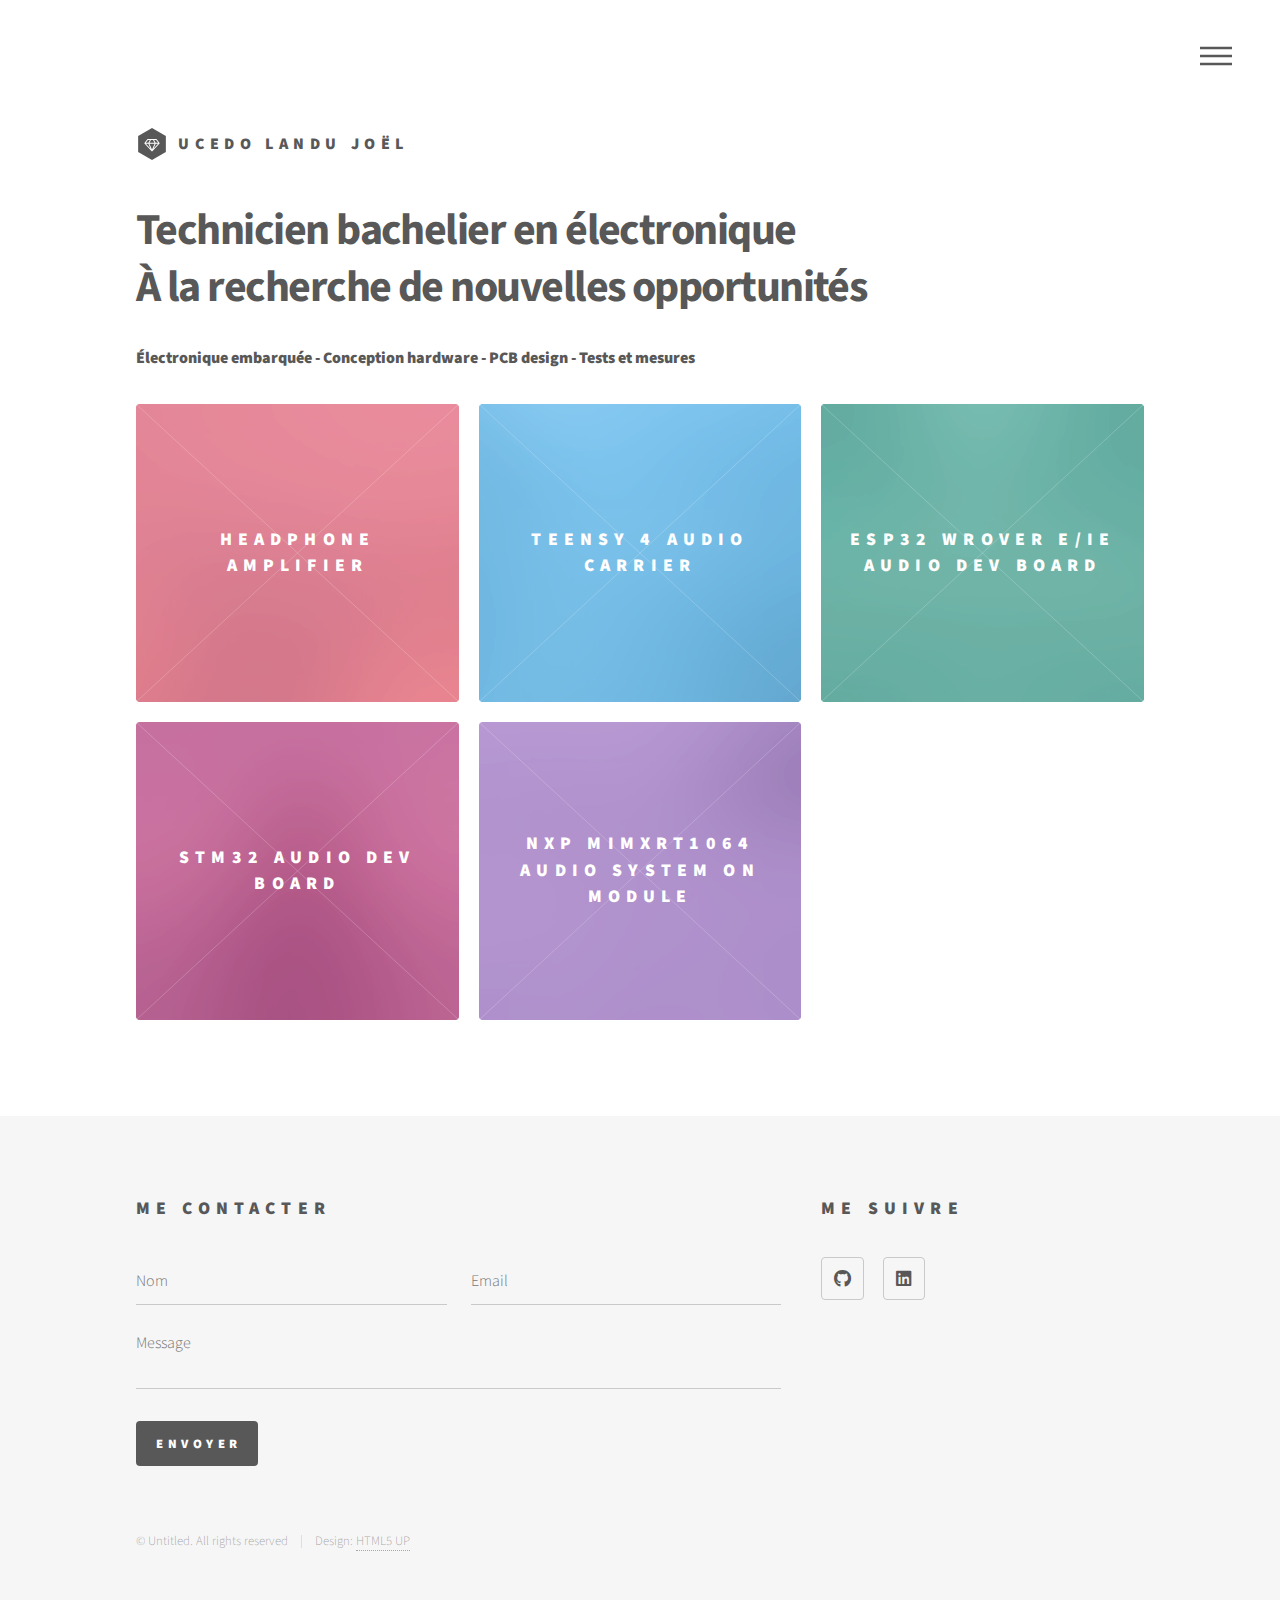
==== index.html @ edaddf65 "changes" ====
<!DOCTYPE HTML>
<!--
	Phantom by HTML5 UP
	html5up.net | @ajlkn
	Free for personal and commercial use under the CCA 3.0 license (html5up.net/license)
-->
<html>
	<head>
		<title>Ucedo Joël Portfolio</title>
		<meta charset="utf-8" />
		<meta name="viewport" content="width=device-width, initial-scale=1, user-scalable=no" />
		<link rel="stylesheet" href="assets/css/main.css" />
		<noscript><link rel="stylesheet" href="assets/css/noscript.css" /></noscript>
	</head>
	<body class="is-preload">
		<!-- Wrapper -->
			<div id="wrapper">

				<!-- Header -->
					<header id="header">
						<div class="inner">

							<!-- Logo -->
								<a href="index.html" class="logo">
									<span class="symbol"><img src="images/logo.svg" alt="" /></span><span class="title">UCEDO LANDU JOËL</span>
								</a>

							<!-- Nav -->
								<nav>
									<ul>
										<li><a href="#menu">Menu</a></li>
									</ul>
								</nav>

						</div>
					</header>

				<!-- Menu -->
					<nav id="menu">
						<h2>Menu</h2>
						<ul>
							<li><a href="index.html">Accueil</a></li>
							<li><a href="aboutme.html">À propos de moi</a></li>
							<li><a href="workexp.html">Expériences professionnelles</a></li>
							<li><a href="diplomas.html">Diplômes et formations</a></li>
							<li><a href="competences.html">Compétences</a></li>
							<li><a href="cv.html">Curriculum vitae</a></li>
						</ul>
					</nav>

				<!-- Main -->
					<div id="main">
						<div class="inner">
							<header>
								<h1>Technicien bachelier en électronique
								<br/>À la recherche de nouvelles opportunités</h1>
								<p><B>Électronique embarquée - Conception hardware - PCB design - Tests et mesures</B></p>
							</header>
							<section class="tiles">
								<article class="style1">
									<span class="image">
										<img src="images/pic01.jpg" alt="" />
									</span>
									<a href="hpamp1.html">
										<h2>Headphone amplifier</h2>
									</a>
								</article>
								<article class="style2">
									<span class="image">
										<img src="images/pic02.jpg" alt="" />
									</span>
									<a href="t4audiocarrier.html">
										<h2>Teensy 4 audio carrier</h2>
									</a>
								</article>
								<article class="style3">
									<span class="image">
										<img src="images/pic03.jpg" alt="" />
									</span>
									<a href="wroversom.html">
										<h2>ESP32 Wrover E/IE audio dev board</h2>
									</a>
								</article>
								<article class="style4">
									<span class="image">
										<img src="images/pic04.jpg" alt="" />
									</span>
									<a href="stm32som.html">
										<h2>STM32 audio dev board</h2>
									</a>
								</article>
								<article class="style5">
									<span class="image">
										<img src="images/pic05.jpg" alt="" />
									</span>
									<a href="rt1064som.html">
										<h2>NXP MIMXRT1064 audio system on module</h2>
									</a>
								</article>
							</section>
						</div>
					</div>

				<!-- Footer -->
					<footer id="footer">
						<div class="inner">
							<section>
								<h2>Me contacter</h2>
								<form action="mailto:j.ucedo88@gmail.com"method="post" action="#">
									<div class="fields">
										<div class="field half">
											<input type="text" name="name" id="name" placeholder="Nom" />
										</div>
										<div class="field half">
											<input type="email" name="email" id="email" placeholder="Email" />
										</div>
										<div class="field">
											<textarea name="message" id="message" placeholder="Message"></textarea>
										</div>
									</div>
									<ul class="actions">
										<li><input type="submit" value="Envoyer" class="primary" /></li>
									</ul>
								</form>
							</section>
							<section>
								<h2>Me suivre</h2>
								<ul class="icons">
									<li><a href="#" class="icon brands style2 fa-github"><span class="label">GitHub</span></a></li>
									<li><a href="#" class="icon brands style2 fa-linkedin"><span class="label">LinkedIn</span></a></li>
								</ul>
							</section>
							<ul class="copyright">
								<li>&copy; Untitled. All rights reserved</li><li>Design: <a href="http://html5up.net">HTML5 UP</a></li>
							</ul>
						</div>
					</footer>

			</div>

		<!-- Scripts -->
			<script src="assets/js/jquery.min.js"></script>
			<script src="assets/js/browser.min.js"></script>
			<script src="assets/js/breakpoints.min.js"></script>
			<script src="assets/js/util.js"></script>
			<script src="assets/js/main.js"></script>

	</body>
</html>
---- assets/css/main.css ----
@import url(fontawesome-all.min.css);
@import url("https://fonts.googleapis.com/css?family=Source+Sans+Pro:300,700,900");

/*
	Phantom by HTML5 UP
	html5up.net | @ajlkn
	Free for personal and commercial use under the CCA 3.0 license (html5up.net/license)
*/

html, body, div, span, applet, object,
iframe, h1, h2, h3, h4, h5, h6, p, blockquote,
pre, a, abbr, acronym, address, big, cite,
code, del, dfn, em, img, ins, kbd, q, s, samp,
small, strike, strong, sub, sup, tt, var, b,
u, i, center, dl, dt, dd, ol, ul, li, fieldset,
form, label, legend, table, caption, tbody,
tfoot, thead, tr, th, td, article, aside,
canvas, details, embed, figure, figcaption,
footer, header, hgroup, menu, nav, output, ruby,
section, summary, time, mark, audio, video {
	margin: 0;
	padding: 0;
	border: 0;
	font-size: 100%;
	font: inherit;
	vertical-align: baseline;}

article, aside, details, figcaption, figure,
footer, header, hgroup, menu, nav, section {
	display: block;}

body {
	line-height: 1;
}

ol, ul {
	list-style: none;
}

blockquote, q {
	quotes: none;
}

	blockquote:before, blockquote:after, q:before, q:after {
		content: '';
		content: none;
	}

table {
	border-collapse: collapse;
	border-spacing: 0;
}

body {
	-webkit-text-size-adjust: none;
}

mark {
	background-color: transparent;
	color: inherit;
}

input::-moz-focus-inner {
	border: 0;
	padding: 0;
}

input, select, textarea {
	-moz-appearance: none;
	-webkit-appearance: none;
	-ms-appearance: none;
	appearance: none;
}

/* Basic */

	@-ms-viewport {
		width: device-width;
	}

	body {
		-ms-overflow-style: scrollbar;
	}

	@media screen and (max-width: 480px) {

		html, body {
			min-width: 320px;
		}

	}

	html {
		box-sizing: border-box;
	}

	*, *:before, *:after {
		box-sizing: inherit;
	}

	body {
		background: #ffffff;
	}

		body.is-preload *, body.is-preload *:before, body.is-preload *:after {
			-moz-animation: none !important;
			-webkit-animation: none !important;
			-ms-animation: none !important;
			animation: none !important;
			-moz-transition: none !important;
			-webkit-transition: none !important;
			-ms-transition: none !important;
			transition: none !important;
		}

/* Type */

	body, input, select, textarea {
		color: #585858;
		font-family: "Source Sans Pro", Helvetica, sans-serif;
		font-size: 16pt;
		font-weight: 300;
		line-height: 1.75;
	}

		@media screen and (max-width: 1680px) {

			body, input, select, textarea {
				font-size: 14pt;
			}

		}

		@media screen and (max-width: 1280px) {

			body, input, select, textarea {
				font-size: 12pt;
			}

		}

	a {
		-moz-transition: border-bottom-color 0.2s ease, color 0.2s ease;
		-webkit-transition: border-bottom-color 0.2s ease, color 0.2s ease;
		-ms-transition: border-bottom-color 0.2s ease, color 0.2s ease;
		transition: border-bottom-color 0.2s ease, color 0.2s ease;
		text-decoration: none;
		color: #585858;
		border-bottom: dotted 1px rgba(88, 88, 88, 0.5);
	}

		a:hover {
			border-bottom-color: transparent;
			color: #f2849e !important;
		}

	strong, b {
		font-weight: 900;
	}

	em, i {
		font-style: italic;
	}

	p {
		margin: 0 0 2em 0;
	}

	h1 {
		font-size: 2.75em;
		font-weight: 700;
		line-height: 1.3;
		margin: 0 0 1em 0;
		letter-spacing: -0.035em;
	}

		h1 a {
			color: inherit;
		}

		@media screen and (max-width: 736px) {

			h1 {
				font-size: 2em;
				margin: 0 0 1em 0;
			}

		}

		@media screen and (max-width: 360px) {

			h1 {
				font-size: 1.75em;
			}

		}

	h2, h3, h4, h5, h6 {
		font-weight: 900;
		line-height: 1.5;
		margin: 0 0 2em 0;
		text-transform: uppercase;
		letter-spacing: 0.35em;
	}

		h2 a, h3 a, h4 a, h5 a, h6 a {
			color: inherit;
		}

	h2 {
		font-size: 1.1em;
	}

	h3 {
		font-size: 1em;
	}

	h4 {
		font-size: 0.8em;
	}

	h5 {
		font-size: 0.8em;
	}

	h6 {
		font-size: 0.8em;
	}

	@media screen and (max-width: 980px) {

		h1 br, h2 br, h3 br, h4 br, h5 br, h6 br {
			display: none;
		}

	}

	@media screen and (max-width: 736px) {

		h2 {
			font-size: 1em;
		}

		h3 {
			font-size: 0.8em;
		}

	}

	sub {
		font-size: 0.8em;
		position: relative;
		top: 0.5em;
	}

	sup {
		font-size: 0.8em;
		position: relative;
		top: -0.5em;
	}

	blockquote {
		border-left: solid 4px #c9c9c9;
		font-style: italic;
		margin: 0 0 2em 0;
		padding: 0.5em 0 0.5em 2em;
	}

	code {
		background: rgba(144, 144, 144, 0.075);
		border-radius: 4px;
		border: solid 1px #c9c9c9;
		font-family: "Courier New", monospace;
		font-size: 0.9em;
		margin: 0 0.25em;
		padding: 0.25em 0.65em;
	}

	pre {
		-webkit-overflow-scrolling: touch;
		font-family: "Courier New", monospace;
		font-size: 0.9em;
		margin: 0 0 2em 0;
	}

		pre code {
			display: block;
			line-height: 1.75;
			padding: 1em 1.5em;
			overflow-x: auto;
		}

	hr {
		border: 0;
		border-bottom: solid 1px #c9c9c9;
		margin: 2em 0;
	}

		hr.major {
			margin: 3em 0;
		}

	.align-left {
		text-align: left;
	}

	.align-center {
		text-align: center;
	}

	.align-right {
		text-align: right;
	}

/* Row */

	.row {
		display: flex;
		flex-wrap: wrap;
		box-sizing: border-box;
		align-items: stretch;
	}

		.row > * {
			box-sizing: border-box;
		}

		.row.gtr-uniform > * > :last-child {
			margin-bottom: 0;
		}

		.row.aln-left {
			justify-content: flex-start;
		}

		.row.aln-center {
			justify-content: center;
		}

		.row.aln-right {
			justify-content: flex-end;
		}

		.row.aln-top {
			align-items: flex-start;
		}

		.row.aln-middle {
			align-items: center;
		}

		.row.aln-bottom {
			align-items: flex-end;
		}

		.row > .imp {
			order: -1;
		}

		.row > .col-1 {
			width: 8.33333%;
		}

		.row > .off-1 {
			margin-left: 8.33333%;
		}

		.row > .col-2 {
			width: 16.66667%;
		}

		.row > .off-2 {
			margin-left: 16.66667%;
		}

		.row > .col-3 {
			width: 25%;
		}

		.row > .off-3 {
			margin-left: 25%;
		}

		.row > .col-4 {
			width: 33.33333%;
		}

		.row > .off-4 {
			margin-left: 33.33333%;
		}

		.row > .col-5 {
			width: 41.66667%;
		}

		.row > .off-5 {
			margin-left: 41.66667%;
		}

		.row > .col-6 {
			width: 50%;
		}

		.row > .off-6 {
			margin-left: 50%;
		}

		.row > .col-7 {
			width: 58.33333%;
		}

		.row > .off-7 {
			margin-left: 58.33333%;
		}

		.row > .col-8 {
			width: 66.66667%;
		}

		.row > .off-8 {
			margin-left: 66.66667%;
		}

		.row > .col-9 {
			width: 75%;
		}

		.row > .off-9 {
			margin-left: 75%;
		}

		.row > .col-10 {
			width: 83.33333%;
		}

		.row > .off-10 {
			margin-left: 83.33333%;
		}

		.row > .col-11 {
			width: 91.66667%;
		}

		.row > .off-11 {
			margin-left: 91.66667%;
		}

		.row > .col-12 {
			width: 100%;
		}

		.row > .off-12 {
			margin-left: 100%;
		}

		.row.gtr-0 {
			margin-top: 0;
			margin-left: 0em;
		}

			.row.gtr-0 > * {
				padding: 0 0 0 0em;
			}

			.row.gtr-0.gtr-uniform {
				margin-top: 0em;
			}

				.row.gtr-0.gtr-uniform > * {
					padding-top: 0em;
				}

		.row.gtr-25 {
			margin-top: 0;
			margin-left: -0.5em;
		}

			.row.gtr-25 > * {
				padding: 0 0 0 0.5em;
			}

			.row.gtr-25.gtr-uniform {
				margin-top: -0.5em;
			}

				.row.gtr-25.gtr-uniform > * {
					padding-top: 0.5em;
				}

		.row.gtr-50 {
			margin-top: 0;
			margin-left: -1em;
		}

			.row.gtr-50 > * {
				padding: 0 0 0 1em;
			}

			.row.gtr-50.gtr-uniform {
				margin-top: -1em;
			}

				.row.gtr-50.gtr-uniform > * {
					padding-top: 1em;
				}

		.row {
			margin-top: 0;
			margin-left: -2em;
		}

			.row > * {
				padding: 0 0 0 2em;
			}

			.row.gtr-uniform {
				margin-top: -2em;
			}

				.row.gtr-uniform > * {
					padding-top: 2em;
				}

		.row.gtr-150 {
			margin-top: 0;
			margin-left: -3em;
		}

			.row.gtr-150 > * {
				padding: 0 0 0 3em;
			}

			.row.gtr-150.gtr-uniform {
				margin-top: -3em;
			}

				.row.gtr-150.gtr-uniform > * {
					padding-top: 3em;
				}

		.row.gtr-200 {
			margin-top: 0;
			margin-left: -4em;
		}

			.row.gtr-200 > * {
				padding: 0 0 0 4em;
			}

			.row.gtr-200.gtr-uniform {
				margin-top: -4em;
			}

				.row.gtr-200.gtr-uniform > * {
					padding-top: 4em;
				}

		@media screen and (max-width: 1680px) {

			.row {
				display: flex;
				flex-wrap: wrap;
				box-sizing: border-box;
				align-items: stretch;
			}

				.row > * {
					box-sizing: border-box;
				}

				.row.gtr-uniform > * > :last-child {
					margin-bottom: 0;
				}

				.row.aln-left {
					justify-content: flex-start;
				}

				.row.aln-center {
					justify-content: center;
				}

				.row.aln-right {
					justify-content: flex-end;
				}

				.row.aln-top {
					align-items: flex-start;
				}

				.row.aln-middle {
					align-items: center;
				}

				.row.aln-bottom {
					align-items: flex-end;
				}

				.row > .imp-xlarge {
					order: -1;
				}

				.row > .col-1-xlarge {
					width: 8.33333%;
				}

				.row > .off-1-xlarge {
					margin-left: 8.33333%;
				}

				.row > .col-2-xlarge {
					width: 16.66667%;
				}

				.row > .off-2-xlarge {
					margin-left: 16.66667%;
				}

				.row > .col-3-xlarge {
					width: 25%;
				}

				.row > .off-3-xlarge {
					margin-left: 25%;
				}

				.row > .col-4-xlarge {
					width: 33.33333%;
				}

				.row > .off-4-xlarge {
					margin-left: 33.33333%;
				}

				.row > .col-5-xlarge {
					width: 41.66667%;
				}

				.row > .off-5-xlarge {
					margin-left: 41.66667%;
				}

				.row > .col-6-xlarge {
					width: 50%;
				}

				.row > .off-6-xlarge {
					margin-left: 50%;
				}

				.row > .col-7-xlarge {
					width: 58.33333%;
				}

				.row > .off-7-xlarge {
					margin-left: 58.33333%;
				}

				.row > .col-8-xlarge {
					width: 66.66667%;
				}

				.row > .off-8-xlarge {
					margin-left: 66.66667%;
				}

				.row > .col-9-xlarge {
					width: 75%;
				}

				.row > .off-9-xlarge {
					margin-left: 75%;
				}

				.row > .col-10-xlarge {
					width: 83.33333%;
				}

				.row > .off-10-xlarge {
					margin-left: 83.33333%;
				}

				.row > .col-11-xlarge {
					width: 91.66667%;
				}

				.row > .off-11-xlarge {
					margin-left: 91.66667%;
				}

				.row > .col-12-xlarge {
					width: 100%;
				}

				.row > .off-12-xlarge {
					margin-left: 100%;
				}

				.row.gtr-0 {
					margin-top: 0;
					margin-left: 0em;
				}

					.row.gtr-0 > * {
						padding: 0 0 0 0em;
					}

					.row.gtr-0.gtr-uniform {
						margin-top: 0em;
					}

						.row.gtr-0.gtr-uniform > * {
							padding-top: 0em;
						}

				.row.gtr-25 {
					margin-top: 0;
					margin-left: -0.5em;
				}

					.row.gtr-25 > * {
						padding: 0 0 0 0.5em;
					}

					.row.gtr-25.gtr-uniform {
						margin-top: -0.5em;
					}

						.row.gtr-25.gtr-uniform > * {
							padding-top: 0.5em;
						}

				.row.gtr-50 {
					margin-top: 0;
					margin-left: -1em;
				}

					.row.gtr-50 > * {
						padding: 0 0 0 1em;
					}

					.row.gtr-50.gtr-uniform {
						margin-top: -1em;
					}

						.row.gtr-50.gtr-uniform > * {
							padding-top: 1em;
						}

				.row {
					margin-top: 0;
					margin-left: -2em;
				}

					.row > * {
						padding: 0 0 0 2em;
					}

					.row.gtr-uniform {
						margin-top: -2em;
					}

						.row.gtr-uniform > * {
							padding-top: 2em;
						}

				.row.gtr-150 {
					margin-top: 0;
					margin-left: -3em;
				}

					.row.gtr-150 > * {
						padding: 0 0 0 3em;
					}

					.row.gtr-150.gtr-uniform {
						margin-top: -3em;
					}

						.row.gtr-150.gtr-uniform > * {
							padding-top: 3em;
						}

				.row.gtr-200 {
					margin-top: 0;
					margin-left: -4em;
				}

					.row.gtr-200 > * {
						padding: 0 0 0 4em;
					}

					.row.gtr-200.gtr-uniform {
						margin-top: -4em;
					}

						.row.gtr-200.gtr-uniform > * {
							padding-top: 4em;
						}

		}

		@media screen and (max-width: 1280px) {

			.row {
				display: flex;
				flex-wrap: wrap;
				box-sizing: border-box;
				align-items: stretch;
			}

				.row > * {
					box-sizing: border-box;
				}

				.row.gtr-uniform > * > :last-child {
					margin-bottom: 0;
				}

				.row.aln-left {
					justify-content: flex-start;
				}

				.row.aln-center {
					justify-content: center;
				}

				.row.aln-right {
					justify-content: flex-end;
				}

				.row.aln-top {
					align-items: flex-start;
				}

				.row.aln-middle {
					align-items: center;
				}

				.row.aln-bottom {
					align-items: flex-end;
				}

				.row > .imp-large {
					order: -1;
				}

				.row > .col-1-large {
					width: 8.33333%;
				}

				.row > .off-1-large {
					margin-left: 8.33333%;
				}

				.row > .col-2-large {
					width: 16.66667%;
				}

				.row > .off-2-large {
					margin-left: 16.66667%;
				}

				.row > .col-3-large {
					width: 25%;
				}

				.row > .off-3-large {
					margin-left: 25%;
				}

				.row > .col-4-large {
					width: 33.33333%;
				}

				.row > .off-4-large {
					margin-left: 33.33333%;
				}

				.row > .col-5-large {
					width: 41.66667%;
				}

				.row > .off-5-large {
					margin-left: 41.66667%;
				}

				.row > .col-6-large {
					width: 50%;
				}

				.row > .off-6-large {
					margin-left: 50%;
				}

				.row > .col-7-large {
					width: 58.33333%;
				}

				.row > .off-7-large {
					margin-left: 58.33333%;
				}

				.row > .col-8-large {
					width: 66.66667%;
				}

				.row > .off-8-large {
					margin-left: 66.66667%;
				}

				.row > .col-9-large {
					width: 75%;
				}

				.row > .off-9-large {
					margin-left: 75%;
				}

				.row > .col-10-large {
					width: 83.33333%;
				}

				.row > .off-10-large {
					margin-left: 83.33333%;
				}

				.row > .col-11-large {
					width: 91.66667%;
				}

				.row > .off-11-large {
					margin-left: 91.66667%;
				}

				.row > .col-12-large {
					width: 100%;
				}

				.row > .off-12-large {
					margin-left: 100%;
				}

				.row.gtr-0 {
					margin-top: 0;
					margin-left: 0em;
				}

					.row.gtr-0 > * {
						padding: 0 0 0 0em;
					}

					.row.gtr-0.gtr-uniform {
						margin-top: 0em;
					}

						.row.gtr-0.gtr-uniform > * {
							padding-top: 0em;
						}

				.row.gtr-25 {
					margin-top: 0;
					margin-left: -0.5em;
				}

					.row.gtr-25 > * {
						padding: 0 0 0 0.5em;
					}

					.row.gtr-25.gtr-uniform {
						margin-top: -0.5em;
					}

						.row.gtr-25.gtr-uniform > * {
							padding-top: 0.5em;
						}

				.row.gtr-50 {
					margin-top: 0;
					margin-left: -1em;
				}

					.row.gtr-50 > * {
						padding: 0 0 0 1em;
					}

					.row.gtr-50.gtr-uniform {
						margin-top: -1em;
					}

						.row.gtr-50.gtr-uniform > * {
							padding-top: 1em;
						}

				.row {
					margin-top: 0;
					margin-left: -2em;
				}

					.row > * {
						padding: 0 0 0 2em;
					}

					.row.gtr-uniform {
						margin-top: -2em;
					}

						.row.gtr-uniform > * {
							padding-top: 2em;
						}

				.row.gtr-150 {
					margin-top: 0;
					margin-left: -3em;
				}

					.row.gtr-150 > * {
						padding: 0 0 0 3em;
					}

					.row.gtr-150.gtr-uniform {
						margin-top: -3em;
					}

						.row.gtr-150.gtr-uniform > * {
							padding-top: 3em;
						}

				.row.gtr-200 {
					margin-top: 0;
					margin-left: -4em;
				}

					.row.gtr-200 > * {
						padding: 0 0 0 4em;
					}

					.row.gtr-200.gtr-uniform {
						margin-top: -4em;
					}

						.row.gtr-200.gtr-uniform > * {
							padding-top: 4em;
						}

		}

		@media screen and (max-width: 980px) {

			.row {
				display: flex;
				flex-wrap: wrap;
				box-sizing: border-box;
				align-items: stretch;
			}

				.row > * {
					box-sizing: border-box;
				}

				.row.gtr-uniform > * > :last-child {
					margin-bottom: 0;
				}

				.row.aln-left {
					justify-content: flex-start;
				}

				.row.aln-center {
					justify-content: center;
				}

				.row.aln-right {
					justify-content: flex-end;
				}

				.row.aln-top {
					align-items: flex-start;
				}

				.row.aln-middle {
					align-items: center;
				}

				.row.aln-bottom {
					align-items: flex-end;
				}

				.row > .imp-medium {
					order: -1;
				}

				.row > .col-1-medium {
					width: 8.33333%;
				}

				.row > .off-1-medium {
					margin-left: 8.33333%;
				}

				.row > .col-2-medium {
					width: 16.66667%;
				}

				.row > .off-2-medium {
					margin-left: 16.66667%;
				}

				.row > .col-3-medium {
					width: 25%;
				}

				.row > .off-3-medium {
					margin-left: 25%;
				}

				.row > .col-4-medium {
					width: 33.33333%;
				}

				.row > .off-4-medium {
					margin-left: 33.33333%;
				}

				.row > .col-5-medium {
					width: 41.66667%;
				}

				.row > .off-5-medium {
					margin-left: 41.66667%;
				}

				.row > .col-6-medium {
					width: 50%;
				}

				.row > .off-6-medium {
					margin-left: 50%;
				}

				.row > .col-7-medium {
					width: 58.33333%;
				}

				.row > .off-7-medium {
					margin-left: 58.33333%;
				}

				.row > .col-8-medium {
					width: 66.66667%;
				}

				.row > .off-8-medium {
					margin-left: 66.66667%;
				}

				.row > .col-9-medium {
					width: 75%;
				}

				.row > .off-9-medium {
					margin-left: 75%;
				}

				.row > .col-10-medium {
					width: 83.33333%;
				}

				.row > .off-10-medium {
					margin-left: 83.33333%;
				}

				.row > .col-11-medium {
					width: 91.66667%;
				}

				.row > .off-11-medium {
					margin-left: 91.66667%;
				}

				.row > .col-12-medium {
					width: 100%;
				}

				.row > .off-12-medium {
					margin-left: 100%;
				}

				.row.gtr-0 {
					margin-top: 0;
					margin-left: 0em;
				}

					.row.gtr-0 > * {
						padding: 0 0 0 0em;
					}

					.row.gtr-0.gtr-uniform {
						margin-top: 0em;
					}

						.row.gtr-0.gtr-uniform > * {
							padding-top: 0em;
						}

				.row.gtr-25 {
					margin-top: 0;
					margin-left: -0.375em;
				}

					.row.gtr-25 > * {
						padding: 0 0 0 0.375em;
					}

					.row.gtr-25.gtr-uniform {
						margin-top: -0.375em;
					}

						.row.gtr-25.gtr-uniform > * {
							padding-top: 0.375em;
						}

				.row.gtr-50 {
					margin-top: 0;
					margin-left: -0.75em;
				}

					.row.gtr-50 > * {
						padding: 0 0 0 0.75em;
					}

					.row.gtr-50.gtr-uniform {
						margin-top: -0.75em;
					}

						.row.gtr-50.gtr-uniform > * {
							padding-top: 0.75em;
						}

				.row {
					margin-top: 0;
					margin-left: -1.5em;
				}

					.row > * {
						padding: 0 0 0 1.5em;
					}

					.row.gtr-uniform {
						margin-top: -1.5em;
					}

						.row.gtr-uniform > * {
							padding-top: 1.5em;
						}

				.row.gtr-150 {
					margin-top: 0;
					margin-left: -2.25em;
				}

					.row.gtr-150 > * {
						padding: 0 0 0 2.25em;
					}

					.row.gtr-150.gtr-uniform {
						margin-top: -2.25em;
					}

						.row.gtr-150.gtr-uniform > * {
							padding-top: 2.25em;
						}

				.row.gtr-200 {
					margin-top: 0;
					margin-left: -3em;
				}

					.row.gtr-200 > * {
						padding: 0 0 0 3em;
					}

					.row.gtr-200.gtr-uniform {
						margin-top: -3em;
					}

						.row.gtr-200.gtr-uniform > * {
							padding-top: 3em;
						}

		}

		@media screen and (max-width: 736px) {

			.row {
				display: flex;
				flex-wrap: wrap;
				box-sizing: border-box;
				align-items: stretch;
			}

				.row > * {
					box-sizing: border-box;
				}

				.row.gtr-uniform > * > :last-child {
					margin-bottom: 0;
				}

				.row.aln-left {
					justify-content: flex-start;
				}

				.row.aln-center {
					justify-content: center;
				}

				.row.aln-right {
					justify-content: flex-end;
				}

				.row.aln-top {
					align-items: flex-start;
				}

				.row.aln-middle {
					align-items: center;
				}

				.row.aln-bottom {
					align-items: flex-end;
				}

				.row > .imp-small {
					order: -1;
				}

				.row > .col-1-small {
					width: 8.33333%;
				}

				.row > .off-1-small {
					margin-left: 8.33333%;
				}

				.row > .col-2-small {
					width: 16.66667%;
				}

				.row > .off-2-small {
					margin-left: 16.66667%;
				}

				.row > .col-3-small {
					width: 25%;
				}

				.row > .off-3-small {
					margin-left: 25%;
				}

				.row > .col-4-small {
					width: 33.33333%;
				}

				.row > .off-4-small {
					margin-left: 33.33333%;
				}

				.row > .col-5-small {
					width: 41.66667%;
				}

				.row > .off-5-small {
					margin-left: 41.66667%;
				}

				.row > .col-6-small {
					width: 50%;
				}

				.row > .off-6-small {
					margin-left: 50%;
				}

				.row > .col-7-small {
					width: 58.33333%;
				}

				.row > .off-7-small {
					margin-left: 58.33333%;
				}

				.row > .col-8-small {
					width: 66.66667%;
				}

				.row > .off-8-small {
					margin-left: 66.66667%;
				}

				.row > .col-9-small {
					width: 75%;
				}

				.row > .off-9-small {
					margin-left: 75%;
				}

				.row > .col-10-small {
					width: 83.33333%;
				}

				.row > .off-10-small {
					margin-left: 83.33333%;
				}

				.row > .col-11-small {
					width: 91.66667%;
				}

				.row > .off-11-small {
					margin-left: 91.66667%;
				}

				.row > .col-12-small {
					width: 100%;
				}

				.row > .off-12-small {
					margin-left: 100%;
				}

				.row.gtr-0 {
					margin-top: 0;
					margin-left: 0em;
				}

					.row.gtr-0 > * {
						padding: 0 0 0 0em;
					}

					.row.gtr-0.gtr-uniform {
						margin-top: 0em;
					}

						.row.gtr-0.gtr-uniform > * {
							padding-top: 0em;
						}

				.row.gtr-25 {
					margin-top: 0;
					margin-left: -0.25em;
				}

					.row.gtr-25 > * {
						padding: 0 0 0 0.25em;
					}

					.row.gtr-25.gtr-uniform {
						margin-top: -0.25em;
					}

						.row.gtr-25.gtr-uniform > * {
							padding-top: 0.25em;
						}

				.row.gtr-50 {
					margin-top: 0;
					margin-left: -0.5em;
				}

					.row.gtr-50 > * {
						padding: 0 0 0 0.5em;
					}

					.row.gtr-50.gtr-uniform {
						margin-top: -0.5em;
					}

						.row.gtr-50.gtr-uniform > * {
							padding-top: 0.5em;
						}

				.row {
					margin-top: 0;
					margin-left: -1em;
				}

					.row > * {
						padding: 0 0 0 1em;
					}

					.row.gtr-uniform {
						margin-top: -1em;
					}

						.row.gtr-uniform > * {
							padding-top: 1em;
						}

				.row.gtr-150 {
					margin-top: 0;
					margin-left: -1.5em;
				}

					.row.gtr-150 > * {
						padding: 0 0 0 1.5em;
					}

					.row.gtr-150.gtr-uniform {
						margin-top: -1.5em;
					}

						.row.gtr-150.gtr-uniform > * {
							padding-top: 1.5em;
						}

				.row.gtr-200 {
					margin-top: 0;
					margin-left: -2em;
				}

					.row.gtr-200 > * {
						padding: 0 0 0 2em;
					}

					.row.gtr-200.gtr-uniform {
						margin-top: -2em;
					}

						.row.gtr-200.gtr-uniform > * {
							padding-top: 2em;
						}

		}

		@media screen and (max-width: 480px) {

			.row {
				display: flex;
				flex-wrap: wrap;
				box-sizing: border-box;
				align-items: stretch;
			}

				.row > * {
					box-sizing: border-box;
				}

				.row.gtr-uniform > * > :last-child {
					margin-bottom: 0;
				}

				.row.aln-left {
					justify-content: flex-start;
				}

				.row.aln-center {
					justify-content: center;
				}

				.row.aln-right {
					justify-content: flex-end;
				}

				.row.aln-top {
					align-items: flex-start;
				}

				.row.aln-middle {
					align-items: center;
				}

				.row.aln-bottom {
					align-items: flex-end;
				}

				.row > .imp-xsmall {
					order: -1;
				}

				.row > .col-1-xsmall {
					width: 8.33333%;
				}

				.row > .off-1-xsmall {
					margin-left: 8.33333%;
				}

				.row > .col-2-xsmall {
					width: 16.66667%;
				}

				.row > .off-2-xsmall {
					margin-left: 16.66667%;
				}

				.row > .col-3-xsmall {
					width: 25%;
				}

				.row > .off-3-xsmall {
					margin-left: 25%;
				}

				.row > .col-4-xsmall {
					width: 33.33333%;
				}

				.row > .off-4-xsmall {
					margin-left: 33.33333%;
				}

				.row > .col-5-xsmall {
					width: 41.66667%;
				}

				.row > .off-5-xsmall {
					margin-left: 41.66667%;
				}

				.row > .col-6-xsmall {
					width: 50%;
				}

				.row > .off-6-xsmall {
					margin-left: 50%;
				}

				.row > .col-7-xsmall {
					width: 58.33333%;
				}

				.row > .off-7-xsmall {
					margin-left: 58.33333%;
				}

				.row > .col-8-xsmall {
					width: 66.66667%;
				}

				.row > .off-8-xsmall {
					margin-left: 66.66667%;
				}

				.row > .col-9-xsmall {
					width: 75%;
				}

				.row > .off-9-xsmall {
					margin-left: 75%;
				}

				.row > .col-10-xsmall {
					width: 83.33333%;
				}

				.row > .off-10-xsmall {
					margin-left: 83.33333%;
				}

				.row > .col-11-xsmall {
					width: 91.66667%;
				}

				.row > .off-11-xsmall {
					margin-left: 91.66667%;
				}

				.row > .col-12-xsmall {
					width: 100%;
				}

				.row > .off-12-xsmall {
					margin-left: 100%;
				}

				.row.gtr-0 {
					margin-top: 0;
					margin-left: 0em;
				}

					.row.gtr-0 > * {
						padding: 0 0 0 0em;
					}

					.row.gtr-0.gtr-uniform {
						margin-top: 0em;
					}

						.row.gtr-0.gtr-uniform > * {
							padding-top: 0em;
						}

				.row.gtr-25 {
					margin-top: 0;
					margin-left: -0.25em;
				}

					.row.gtr-25 > * {
						padding: 0 0 0 0.25em;
					}

					.row.gtr-25.gtr-uniform {
						margin-top: -0.25em;
					}

						.row.gtr-25.gtr-uniform > * {
							padding-top: 0.25em;
						}

				.row.gtr-50 {
					margin-top: 0;
					margin-left: -0.5em;
				}

					.row.gtr-50 > * {
						padding: 0 0 0 0.5em;
					}

					.row.gtr-50.gtr-uniform {
						margin-top: -0.5em;
					}

						.row.gtr-50.gtr-uniform > * {
							padding-top: 0.5em;
						}

				.row {
					margin-top: 0;
					margin-left: -1em;
				}

					.row > * {
						padding: 0 0 0 1em;
					}

					.row.gtr-uniform {
						margin-top: -1em;
					}

						.row.gtr-uniform > * {
							padding-top: 1em;
						}

				.row.gtr-150 {
					margin-top: 0;
					margin-left: -1.5em;
				}

					.row.gtr-150 > * {
						padding: 0 0 0 1.5em;
					}

					.row.gtr-150.gtr-uniform {
						margin-top: -1.5em;
					}

						.row.gtr-150.gtr-uniform > * {
							padding-top: 1.5em;
						}

				.row.gtr-200 {
					margin-top: 0;
					margin-left: -2em;
				}

					.row.gtr-200 > * {
						padding: 0 0 0 2em;
					}

					.row.gtr-200.gtr-uniform {
						margin-top: -2em;
					}

						.row.gtr-200.gtr-uniform > * {
							padding-top: 2em;
						}

		}

/* Section/Article */

	section.special, article.special {
		text-align: center;
	}

	header p {
		margin-top: -1em;
	}

	@media screen and (max-width: 736px) {

		header p {
			margin-top: 0;
		}

	}

/* Icon */

	.icon {
		text-decoration: none;
		border-bottom: none;
		position: relative;
	}

		.icon:before {
			-moz-osx-font-smoothing: grayscale;
			-webkit-font-smoothing: antialiased;
			display: inline-block;
			font-style: normal;
			font-variant: normal;
			text-rendering: auto;
			line-height: 1;
			text-transform: none !important;
			font-family: 'Font Awesome 5 Free';
			font-weight: 400;
		}

		.icon > .label {
			display: none;
		}

		.icon:before {
			line-height: inherit;
		}

		.icon.solid:before {
			font-weight: 900;
		}

		.icon.brands:before {
			font-family: 'Font Awesome 5 Brands';
		}

		.icon.style2 {
			-moz-transition: background-color 0.2s ease-in-out, color 0.2s ease-in-out, border-color 0.2s ease-in-out;
			-webkit-transition: background-color 0.2s ease-in-out, color 0.2s ease-in-out, border-color 0.2s ease-in-out;
			-ms-transition: background-color 0.2s ease-in-out, color 0.2s ease-in-out, border-color 0.2s ease-in-out;
			transition: background-color 0.2s ease-in-out, color 0.2s ease-in-out, border-color 0.2s ease-in-out;
			background-color: transparent;
			border: solid 1px #c9c9c9;
			border-radius: 4px;
			width: 2.65em;
			height: 2.65em;
			display: inline-block;
			text-align: center;
			line-height: 2.65em;
			color: inherit;
		}

			.icon.style2:before {
				font-size: 1.1em;
			}

			.icon.style2:hover {
				color: #f2849e;
				border-color: #f2849e;
			}

			.icon.style2:active {
				background-color: rgba(242, 132, 158, 0.1);
			}

/* List */

	ol {
		list-style: decimal;
		margin: 0 0 2em 0;
		padding-left: 1.25em;
	}

		ol li {
			padding-left: 0.25em;
		}

	ul {
		list-style: disc;
		margin: 0 0 2em 0;
		padding-left: 1em;
	}

		ul li {
			padding-left: 0.5em;
		}

		ul.alt {
			list-style: none;
			padding-left: 0;
		}

			ul.alt li {
				border-top: solid 1px #c9c9c9;
				padding: 0.5em 0;
			}

				ul.alt li:first-child {
					border-top: 0;
					padding-top: 0;
				}

	dl {
		margin: 0 0 2em 0;
	}

		dl dt {
			display: block;
			font-weight: 900;
			margin: 0 0 1em 0;
		}

		dl dd {
			margin-left: 2em;
		}

/* Actions */

	ul.actions {
		display: -moz-flex;
		display: -webkit-flex;
		display: -ms-flex;
		display: flex;
		cursor: default;
		list-style: none;
		margin-left: -1em;
		padding-left: 0;
	}

		ul.actions li {
			padding: 0 0 0 1em;
			vertical-align: middle;
		}

		ul.actions.special {
			-moz-justify-content: center;
			-webkit-justify-content: center;
			-ms-justify-content: center;
			justify-content: center;
			width: 100%;
			margin-left: 0;
		}

			ul.actions.special li:first-child {
				padding-left: 0;
			}

		ul.actions.stacked {
			-moz-flex-direction: column;
			-webkit-flex-direction: column;
			-ms-flex-direction: column;
			flex-direction: column;
			margin-left: 0;
		}

			ul.actions.stacked li {
				padding: 1.3em 0 0 0;
			}

				ul.actions.stacked li:first-child {
					padding-top: 0;
				}

		ul.actions.fit {
			width: calc(100% + 1em);
		}

			ul.actions.fit li {
				-moz-flex-grow: 1;
				-webkit-flex-grow: 1;
				-ms-flex-grow: 1;
				flex-grow: 1;
				-moz-flex-shrink: 1;
				-webkit-flex-shrink: 1;
				-ms-flex-shrink: 1;
				flex-shrink: 1;
				width: 100%;
			}

				ul.actions.fit li > * {
					width: 100%;
				}

			ul.actions.fit.stacked {
				width: 100%;
			}

		@media screen and (max-width: 480px) {

			ul.actions:not(.fixed) {
				-moz-flex-direction: column;
				-webkit-flex-direction: column;
				-ms-flex-direction: column;
				flex-direction: column;
				margin-left: 0;
				width: 100% !important;
			}

				ul.actions:not(.fixed) li {
					-moz-flex-grow: 1;
					-webkit-flex-grow: 1;
					-ms-flex-grow: 1;
					flex-grow: 1;
					-moz-flex-shrink: 1;
					-webkit-flex-shrink: 1;
					-ms-flex-shrink: 1;
					flex-shrink: 1;
					padding: 1em 0 0 0;
					text-align: center;
					width: 100%;
				}

					ul.actions:not(.fixed) li > * {
						width: 100%;
					}

					ul.actions:not(.fixed) li:first-child {
						padding-top: 0;
					}

					ul.actions:not(.fixed) li input[type="submit"],
					ul.actions:not(.fixed) li input[type="reset"],
					ul.actions:not(.fixed) li input[type="button"],
					ul.actions:not(.fixed) li button,
					ul.actions:not(.fixed) li .button {
						width: 100%;
					}

						ul.actions:not(.fixed) li input[type="submit"].icon:before,
						ul.actions:not(.fixed) li input[type="reset"].icon:before,
						ul.actions:not(.fixed) li input[type="button"].icon:before,
						ul.actions:not(.fixed) li button.icon:before,
						ul.actions:not(.fixed) li .button.icon:before {
							margin-left: -0.5rem;
						}

		}

/* Icons */

	ul.icons {
		cursor: default;
		list-style: none;
		padding-left: 0;
		margin: -1em 0 2em -1em;
	}

		ul.icons li {
			display: inline-block;
			padding: 1em 0 0 1em;
		}

/* Form */

	form {
		margin: 0 0 2em 0;
		overflow-x: hidden;
	}

		form > :last-child {
			margin-bottom: 0;
		}

		form > .fields {
			display: -moz-flex;
			display: -webkit-flex;
			display: -ms-flex;
			display: flex;
			-moz-flex-wrap: wrap;
			-webkit-flex-wrap: wrap;
			-ms-flex-wrap: wrap;
			flex-wrap: wrap;
			width: calc(100% + 3em);
			margin: -1.5em 0 2em -1.5em;
		}

			form > .fields > .field {
				-moz-flex-grow: 0;
				-webkit-flex-grow: 0;
				-ms-flex-grow: 0;
				flex-grow: 0;
				-moz-flex-shrink: 0;
				-webkit-flex-shrink: 0;
				-ms-flex-shrink: 0;
				flex-shrink: 0;
				padding: 1.5em 0 0 1.5em;
				width: calc(100% - 1.5em);
			}

				form > .fields > .field.half {
					width: calc(50% - 0.75em);
				}

				form > .fields > .field.third {
					width: calc(100%/3 - 0.5em);
				}

				form > .fields > .field.quarter {
					width: calc(25% - 0.375em);
				}

		@media screen and (max-width: 480px) {

			form > .fields {
				width: calc(100% + 3em);
				margin: -1.5em 0 2em -1.5em;
			}

				form > .fields > .field {
					padding: 1.5em 0 0 1.5em;
					width: calc(100% - 1.5em);
				}

					form > .fields > .field.half {
						width: calc(100% - 1.5em);
					}

					form > .fields > .field.third {
						width: calc(100% - 1.5em);
					}

					form > .fields > .field.quarter {
						width: calc(100% - 1.5em);
					}

		}

	label {
		display: block;
		font-size: 0.9em;
		font-weight: 900;
		margin: 0 0 1em 0;
	}

	input[type="text"],
	input[type="password"],
	input[type="email"],
	input[type="tel"],
	select,
	textarea {
		-moz-appearance: none;
		-webkit-appearance: none;
		-ms-appearance: none;
		appearance: none;
		background-color: transparent;
		border: none;
		border-radius: 0;
		border-bottom: solid 1px #c9c9c9;
		color: inherit;
		display: block;
		outline: 0;
		padding: 0;
		text-decoration: none;
		width: 100%;
	}

		input[type="text"]:invalid,
		input[type="password"]:invalid,
		input[type="email"]:invalid,
		input[type="tel"]:invalid,
		select:invalid,
		textarea:invalid {
			box-shadow: none;
		}

		input[type="text"]:focus,
		input[type="password"]:focus,
		input[type="email"]:focus,
		input[type="tel"]:focus,
		select:focus,
		textarea:focus {
			border-bottom-color: #f2849e;
			box-shadow: inset 0 -1px 0 0 #f2849e;
		}

	select {
		background-image: url("data:image/svg+xml;charset=utf8,%3Csvg xmlns='http://www.w3.org/2000/svg' width='40' height='40' preserveAspectRatio='none' viewBox='0 0 40 40'%3E%3Cpath d='M9.4,12.3l10.4,10.4l10.4-10.4c0.2-0.2,0.5-0.4,0.9-0.4c0.3,0,0.6,0.1,0.9,0.4l3.3,3.3c0.2,0.2,0.4,0.5,0.4,0.9 c0,0.4-0.1,0.6-0.4,0.9L20.7,31.9c-0.2,0.2-0.5,0.4-0.9,0.4c-0.3,0-0.6-0.1-0.9-0.4L4.3,17.3c-0.2-0.2-0.4-0.5-0.4-0.9 c0-0.4,0.1-0.6,0.4-0.9l3.3-3.3c0.2-0.2,0.5-0.4,0.9-0.4S9.1,12.1,9.4,12.3z' fill='%23c9c9c9' /%3E%3C/svg%3E");
		background-size: 1.25rem;
		background-repeat: no-repeat;
		background-position: calc(100% - 1rem) center;
		height: 3em;
		padding-right: 3em;
		text-overflow: ellipsis;
	}

		select option {
			background: #ffffff;
		}

		select:focus::-ms-value {
			background-color: transparent;
		}

		select::-ms-expand {
			display: none;
		}

	input[type="text"],
	input[type="password"],
	input[type="email"],
	select {
		height: 3em;
	}

	textarea {
		padding: 0;
		min-height: 3.75em;
	}

	input[type="checkbox"],
	input[type="radio"] {
		-moz-appearance: none;
		-webkit-appearance: none;
		-ms-appearance: none;
		appearance: none;
		display: block;
		float: left;
		margin-right: -2em;
		opacity: 0;
		width: 1em;
		z-index: -1;
	}

		input[type="checkbox"] + label,
		input[type="radio"] + label {
			text-decoration: none;
			color: #585858;
			cursor: pointer;
			display: inline-block;
			font-size: 1em;
			font-weight: 300;
			padding-left: 2.55em;
			padding-right: 0.75em;
			position: relative;
		}

			input[type="checkbox"] + label:before,
			input[type="radio"] + label:before {
				-moz-osx-font-smoothing: grayscale;
				-webkit-font-smoothing: antialiased;
				display: inline-block;
				font-style: normal;
				font-variant: normal;
				text-rendering: auto;
				line-height: 1;
				text-transform: none !important;
				font-family: 'Font Awesome 5 Free';
				font-weight: 900;
			}

			input[type="checkbox"] + label:before,
			input[type="radio"] + label:before {
				border-radius: 4px;
				border: solid 1px #c9c9c9;
				content: '';
				display: inline-block;
				font-size: 0.8em;
				height: 2.25em;
				left: 0;
				line-height: 2.25em;
				position: absolute;
				text-align: center;
				top: 0;
				width: 2.25em;
			}

		input[type="checkbox"]:checked + label:before,
		input[type="radio"]:checked + label:before {
			background: #585858;
			border-color: #585858;
			color: #ffffff;
			content: '\f00c';
		}

		input[type="checkbox"]:focus + label:before,
		input[type="radio"]:focus + label:before {
			border-color: #f2849e;
			box-shadow: 0 0 0 1px #f2849e;
		}

	input[type="checkbox"] + label:before {
		border-radius: 4px;
	}

	input[type="radio"] + label:before {
		border-radius: 100%;
	}

/* Box */

	.box {
		border-radius: 4px;
		border: solid 1px #c9c9c9;
		margin-bottom: 2em;
		padding: 1.5em;
	}

		.box > :last-child,
		.box > :last-child > :last-child,
		.box > :last-child > :last-child > :last-child {
			margin-bottom: 0;
		}

		.box.alt {
			border: 0;
			border-radius: 0;
			padding: 0;
		}

/* Image */

	.image {
		border-radius: 4px;
		border: 0;
		display: inline-block;
		position: relative;
	}

		.image img {
			border-radius: 4px;
			display: block;
		}

		.image.left, .image.right {
			max-width: 40%;
		}

			.image.left img, .image.right img {
				width: 100%;
			}

		.image.left {
			float: left;
			padding: 0 1.5em 1em 0;
			top: 0.25em;
		}

		.image.right {
			float: right;
			padding: 0 0 1em 1.5em;
			top: 0.25em;
		}

		.image.fit {
			display: block;
			margin: 0 0 2em 0;
			width: 100%;
		}

			.image.fit img {
				width: 100%;
			}

		.image.main {
			display: block;
			margin: 0 0 3em 0;
			width: 100%;
		}

			.image.main img {
				width: 100%;
			}

			@media screen and (max-width: 736px) {

				.image.main {
					margin: 0 0 2em 0;
				}

			}

/* Table */

	.table-wrapper {
		-webkit-overflow-scrolling: touch;
		overflow-x: auto;
	}

	table {
		margin: 0 0 2em 0;
		width: 100%;
	}

		table tbody tr {
			border: solid 1px #c9c9c9;
			border-left: 0;
			border-right: 0;
		}

			table tbody tr:nth-child(2n + 1) {
				background-color: rgba(144, 144, 144, 0.075);
			}

		table td {
			padding: 0.75em 0.75em;
		}

		table th {
			font-size: 0.9em;
			font-weight: 900;
			padding: 0 0.75em 0.75em 0.75em;
			text-align: left;
		}

		table thead {
			border-bottom: solid 2px #c9c9c9;
		}

		table tfoot {
			border-top: solid 2px #c9c9c9;
		}

		table.alt {
			border-collapse: separate;
		}

			table.alt tbody tr td {
				border: solid 1px #c9c9c9;
				border-left-width: 0;
				border-top-width: 0;
			}

				table.alt tbody tr td:first-child {
					border-left-width: 1px;
				}

			table.alt tbody tr:first-child td {
				border-top-width: 1px;
			}

			table.alt thead {
				border-bottom: 0;
			}

			table.alt tfoot {
				border-top: 0;
			}

/* Button */

	input[type="submit"],
	input[type="reset"],
	input[type="button"],
	button,
	.button {
		-moz-appearance: none;
		-webkit-appearance: none;
		-ms-appearance: none;
		appearance: none;
		-moz-transition: background-color 0.2s ease-in-out, color 0.2s ease-in-out, box-shadow 0.2s ease-in-out;
		-webkit-transition: background-color 0.2s ease-in-out, color 0.2s ease-in-out, box-shadow 0.2s ease-in-out;
		-ms-transition: background-color 0.2s ease-in-out, color 0.2s ease-in-out, box-shadow 0.2s ease-in-out;
		transition: background-color 0.2s ease-in-out, color 0.2s ease-in-out, box-shadow 0.2s ease-in-out;
		background-color: transparent;
		border-radius: 4px;
		border: 0;
		box-shadow: inset 0 0 0 2px #585858;
		color: #585858 !important;
		cursor: pointer;
		display: inline-block;
		font-size: 0.8em;
		font-weight: 900;
		height: 3.5em;
		letter-spacing: 0.35em;
		line-height: 3.45em;
		overflow: hidden;
		padding: 0 1.25em 0 1.6em;
		text-align: center;
		text-decoration: none;
		text-overflow: ellipsis;
		text-transform: uppercase;
		white-space: nowrap;
	}

		input[type="submit"].icon:before,
		input[type="reset"].icon:before,
		input[type="button"].icon:before,
		button.icon:before,
		.button.icon:before {
			margin-right: 0.5em;
		}

		input[type="submit"].fit,
		input[type="reset"].fit,
		input[type="button"].fit,
		button.fit,
		.button.fit {
			width: 100%;
		}

		input[type="submit"]:hover,
		input[type="reset"]:hover,
		input[type="button"]:hover,
		button:hover,
		.button:hover {
			color: #f2849e !important;
			box-shadow: inset 0 0 0 2px #f2849e;
		}

		input[type="submit"]:active,
		input[type="reset"]:active,
		input[type="button"]:active,
		button:active,
		.button:active {
			background-color: rgba(242, 132, 158, 0.1);
		}

		input[type="submit"].small,
		input[type="reset"].small,
		input[type="button"].small,
		button.small,
		.button.small {
			font-size: 0.6em;
		}

		input[type="submit"].large,
		input[type="reset"].large,
		input[type="button"].large,
		button.large,
		.button.large {
			font-size: 1em;
		}

		input[type="submit"].primary,
		input[type="reset"].primary,
		input[type="button"].primary,
		button.primary,
		.button.primary {
			box-shadow: none;
			background-color: #585858;
			color: #ffffff !important;
		}

			input[type="submit"].primary:hover,
			input[type="reset"].primary:hover,
			input[type="button"].primary:hover,
			button.primary:hover,
			.button.primary:hover {
				background-color: #f2849e;
			}

			input[type="submit"].primary:active,
			input[type="reset"].primary:active,
			input[type="button"].primary:active,
			button.primary:active,
			.button.primary:active {
				background-color: #ee5f81;
			}

		input[type="submit"].disabled, input[type="submit"]:disabled,
		input[type="reset"].disabled,
		input[type="reset"]:disabled,
		input[type="button"].disabled,
		input[type="button"]:disabled,
		button.disabled,
		button:disabled,
		.button.disabled,
		.button:disabled {
			pointer-events: none;
			opacity: 0.25;
		}

/* Tiles */

	.tiles {
		display: -moz-flex;
		display: -webkit-flex;
		display: -ms-flex;
		display: flex;
		-moz-flex-wrap: wrap;
		-webkit-flex-wrap: wrap;
		-ms-flex-wrap: wrap;
		flex-wrap: wrap;
		postiion: relative;
		margin: -2.5em 0 0 -2.5em;
	}

		.tiles article {
			-moz-transition: -moz-transform 0.5s ease, opacity 0.5s ease;
			-webkit-transition: -webkit-transform 0.5s ease, opacity 0.5s ease;
			-ms-transition: -ms-transform 0.5s ease, opacity 0.5s ease;
			transition: transform 0.5s ease, opacity 0.5s ease;
			position: relative;
			width: calc(33.33333% - 2.5em);
			margin: 2.5em 0 0 2.5em;
		}

			.tiles article > .image {
				-moz-transition: -moz-transform 0.5s ease;
				-webkit-transition: -webkit-transform 0.5s ease;
				-ms-transition: -ms-transform 0.5s ease;
				transition: transform 0.5s ease;
				position: relative;
				display: block;
				width: 100%;
				border-radius: 4px;
				overflow: hidden;
			}

				.tiles article > .image img {
					display: block;
					width: 100%;
				}

				.tiles article > .image:before {
					pointer-events: none;
					-moz-transition: background-color 0.5s ease, opacity 0.5s ease;
					-webkit-transition: background-color 0.5s ease, opacity 0.5s ease;
					-ms-transition: background-color 0.5s ease, opacity 0.5s ease;
					transition: background-color 0.5s ease, opacity 0.5s ease;
					content: '';
					display: block;
					position: absolute;
					top: 0;
					left: 0;
					width: 100%;
					height: 100%;
					opacity: 1.0;
					z-index: 1;
					opacity: 0.8;
				}

				.tiles article > .image:after {
					pointer-events: none;
					-moz-transition: opacity 0.5s ease;
					-webkit-transition: opacity 0.5s ease;
					-ms-transition: opacity 0.5s ease;
					transition: opacity 0.5s ease;
					content: '';
					display: block;
					position: absolute;
					top: 0;
					left: 0;
					width: 100%;
					height: 100%;
					background-image: url("data:image/svg+xml;charset=utf8,%3Csvg xmlns='http://www.w3.org/2000/svg' width='100' height='100' viewBox='0 0 100 100' preserveAspectRatio='none'%3E%3Cstyle%3Eline %7B stroke-width: 0.25px%3B stroke: %23ffffff%3B %7D%3C/style%3E%3Cline x1='0' y1='0' x2='100' y2='100' /%3E%3Cline x1='100' y1='0' x2='0' y2='100' /%3E%3C/svg%3E");
					background-position: center;
					background-repeat: no-repeat;
					background-size: 100% 100%;
					opacity: 0.25;
					z-index: 2;
				}

			.tiles article > a {
				display: -moz-flex;
				display: -webkit-flex;
				display: -ms-flex;
				display: flex;
				-moz-flex-direction: column;
				-webkit-flex-direction: column;
				-ms-flex-direction: column;
				flex-direction: column;
				-moz-align-items: center;
				-webkit-align-items: center;
				-ms-align-items: center;
				align-items: center;
				-moz-justify-content: center;
				-webkit-justify-content: center;
				-ms-justify-content: center;
				justify-content: center;
				-moz-transition: background-color 0.5s ease, -moz-transform 0.5s ease;
				-webkit-transition: background-color 0.5s ease, -webkit-transform 0.5s ease;
				-ms-transition: background-color 0.5s ease, -ms-transform 0.5s ease;
				transition: background-color 0.5s ease, transform 0.5s ease;
				position: absolute;
				top: 0;
				left: 0;
				width: 100%;
				height: 100%;
				padding: 1em;
				border-radius: 4px;
				border-bottom: 0;
				color: #ffffff;
				text-align: center;
				text-decoration: none;
				z-index: 3;
			}

				.tiles article > a > :last-child {
					margin: 0;
				}

				.tiles article > a:hover {
					color: #ffffff !important;
				}

				.tiles article > a h2 {
					margin: 0;
				}

				.tiles article > a .content {
					-moz-transition: max-height 0.5s ease, opacity 0.5s ease;
					-webkit-transition: max-height 0.5s ease, opacity 0.5s ease;
					-ms-transition: max-height 0.5s ease, opacity 0.5s ease;
					transition: max-height 0.5s ease, opacity 0.5s ease;
					width: 100%;
					max-height: 0;
					line-height: 1.5;
					margin-top: 0.35em;
					opacity: 0;
				}

					.tiles article > a .content > :last-child {
						margin-bottom: 0;
					}

			.tiles article.style1 > .image:before {
				background-color: #f2849e;
			}

			.tiles article.style2 > .image:before {
				background-color: #7ecaf6;
			}

			.tiles article.style3 > .image:before {
				background-color: #7bd0c1;
			}

			.tiles article.style4 > .image:before {
				background-color: #c75b9b;
			}

			.tiles article.style5 > .image:before {
				background-color: #ae85ca;
			}

			.tiles article.style6 > .image:before {
				background-color: #8499e7;
			}

			body:not(.is-touch) .tiles article:hover > .image {
				-moz-transform: scale(1.1);
				-webkit-transform: scale(1.1);
				-ms-transform: scale(1.1);
				transform: scale(1.1);
			}

				body:not(.is-touch) .tiles article:hover > .image:before {
					background-color: #333333;
					opacity: 0.35;
				}

				body:not(.is-touch) .tiles article:hover > .image:after {
					opacity: 0;
				}

			body:not(.is-touch) .tiles article:hover .content {
				max-height: 15em;
				opacity: 1;
			}

		* + .tiles {
			margin-top: 2em;
		}

		body.is-preload .tiles article {
			-moz-transform: scale(0.9);
			-webkit-transform: scale(0.9);
			-ms-transform: scale(0.9);
			transform: scale(0.9);
			opacity: 0;
		}

		body.is-touch .tiles article .content {
			max-height: 15em;
			opacity: 1;
		}

		@media screen and (max-width: 1280px) {

			.tiles {
				margin: -1.25em 0 0 -1.25em;
			}

				.tiles article {
					width: calc(33.33333% - 1.25em);
					margin: 1.25em 0 0 1.25em;
				}

		}

		@media screen and (max-width: 980px) {

			.tiles {
				margin: -2.5em 0 0 -2.5em;
			}

				.tiles article {
					width: calc(50% - 2.5em);
					margin: 2.5em 0 0 2.5em;
				}

		}

		@media screen and (max-width: 736px) {

			.tiles {
				margin: -1.25em 0 0 -1.25em;
			}

				.tiles article {
					width: calc(50% - 1.25em);
					margin: 1.25em 0 0 1.25em;
				}

					.tiles article:hover > .image {
						-moz-transform: scale(1.0);
						-webkit-transform: scale(1.0);
						-ms-transform: scale(1.0);
						transform: scale(1.0);
					}

		}

		@media screen and (max-width: 480px) {

			.tiles {
				margin: 0;
			}

				.tiles article {
					width: 100%;
					margin: 1.25em 0 0 0;
				}

		}

/* Header */

	#header {
		padding: 8em 0 0.1em 0 ;
	}

		#header .logo {
			display: block;
			border-bottom: 0;
			color: inherit;
			font-weight: 900;
			letter-spacing: 0.35em;
			margin: 0 0 2.5em 0;
			text-decoration: none;
			text-transform: uppercase;
			display: inline-block;
		}

			#header .logo > * {
				display: inline-block;
				vertical-align: middle;
			}

			#header .logo .symbol {
				margin-right: 0.65em;
			}

				#header .logo .symbol img {
					display: block;
					width: 2em;
					height: 2em;
				}

		#header nav {
			position: fixed;
			right: 2em;
			top: 2em;
			z-index: 10000;
		}

			#header nav ul {
				display: -moz-flex;
				display: -webkit-flex;
				display: -ms-flex;
				display: flex;
				-moz-align-items: center;
				-webkit-align-items: center;
				-ms-align-items: center;
				align-items: center;
				list-style: none;
				margin: 0;
				padding: 0;
			}

				#header nav ul li {
					display: block;
					padding: 0;
				}

					#header nav ul li a {
						display: block;
						position: relative;
						height: 3em;
						line-height: 3em;
						padding: 0 1.5em;
						background-color: rgba(255, 255, 255, 0.5);
						border-radius: 4px;
						border: 0;
						font-size: 0.8em;
						font-weight: 900;
						letter-spacing: 0.35em;
						text-transform: uppercase;
					}

					#header nav ul li a[href="#menu"] {
						-webkit-tap-highlight-color: transparent;
						width: 4em;
						text-indent: 4em;
						font-size: 1em;
						overflow: hidden;
						padding: 0;
						white-space: nowrap;
					}

						#header nav ul li a[href="#menu"]:before, #header nav ul li a[href="#menu"]:after {
							-moz-transition: opacity 0.2s ease;
							-webkit-transition: opacity 0.2s ease;
							-ms-transition: opacity 0.2s ease;
							transition: opacity 0.2s ease;
							content: '';
							display: block;
							position: absolute;
							top: 0;
							left: 0;
							width: 100%;
							height: 100%;
							background-position: center;
							background-repeat: no-repeat;
							background-size: 2em 2em;
						}

						#header nav ul li a[href="#menu"]:before {
							background-image: url("data:image/svg+xml;charset=utf8,%3Csvg xmlns='http://www.w3.org/2000/svg' width='100' height='100' viewBox='0 0 100 100' preserveAspectRatio='none'%3E%3Cstyle%3Eline %7B stroke-width: 8px%3B stroke: %23f2849e%3B %7D%3C/style%3E%3Cline x1='0' y1='25' x2='100' y2='25' /%3E%3Cline x1='0' y1='50' x2='100' y2='50' /%3E%3Cline x1='0' y1='75' x2='100' y2='75' /%3E%3C/svg%3E");
							opacity: 0;
						}

						#header nav ul li a[href="#menu"]:after {
							background-image: url("data:image/svg+xml;charset=utf8,%3Csvg xmlns='http://www.w3.org/2000/svg' width='100' height='100' viewBox='0 0 100 100' preserveAspectRatio='none'%3E%3Cstyle%3Eline %7B stroke-width: 8px%3B stroke: %23585858%3B %7D%3C/style%3E%3Cline x1='0' y1='25' x2='100' y2='25' /%3E%3Cline x1='0' y1='50' x2='100' y2='50' /%3E%3Cline x1='0' y1='75' x2='100' y2='75' /%3E%3C/svg%3E");
							opacity: 1;
						}

						#header nav ul li a[href="#menu"]:hover:before {
							opacity: 1;
						}

						#header nav ul li a[href="#menu"]:hover:after {
							opacity: 0;
						}

		@media screen and (max-width: 736px) {

			#header {
				padding: 4em 0 0.1em 0 ;
			}

				#header nav {
					right: 0.5em;
					top: 0.5em;
				}

					#header nav ul li a[href="#menu"]:before, #header nav ul li a[href="#menu"]:after {
						background-size: 1.5em 1.5em;
					}

		}

/* Menu */

	#wrapper {
		-moz-transition: opacity 0.45s ease;
		-webkit-transition: opacity 0.45s ease;
		-ms-transition: opacity 0.45s ease;
		transition: opacity 0.45s ease;
		opacity: 1;
	}

	#menu {
		-moz-transform: translateX(22em);
		-webkit-transform: translateX(22em);
		-ms-transform: translateX(22em);
		transform: translateX(22em);
		-moz-transition: -moz-transform 0.45s ease, visibility 0.45s;
		-webkit-transition: -webkit-transform 0.45s ease, visibility 0.45s;
		-ms-transition: -ms-transform 0.45s ease, visibility 0.45s;
		transition: transform 0.45s ease, visibility 0.45s;
		position: fixed;
		top: 0;
		right: 0;
		width: 22em;
		max-width: 80%;
		height: 100%;
		-webkit-overflow-scrolling: touch;
		background: #585858;
		color: #ffffff;
		cursor: default;
		visibility: hidden;
		z-index: 10002;
	}

		#menu > .inner {
			-moz-transition: opacity 0.45s ease;
			-webkit-transition: opacity 0.45s ease;
			-ms-transition: opacity 0.45s ease;
			transition: opacity 0.45s ease;
			-webkit-overflow-scrolling: touch;
			position: absolute;
			top: 0;
			left: 0;
			width: 100%;
			height: 100%;
			padding: 2.75em;
			opacity: 0;
			overflow-y: auto;
		}

			#menu > .inner > ul {
				list-style: none;
				margin: 0 0 1em 0;
				padding: 0;
			}

				#menu > .inner > ul > li {
					padding: 0;
					border-top: solid 1px rgba(255, 255, 255, 0.15);
				}

					#menu > .inner > ul > li a {
						display: block;
						padding: 1em 0;
						line-height: 1.5;
						border: 0;
						color: inherit;
					}

					#menu > .inner > ul > li:first-child {
						border-top: 0;
						margin-top: -1em;
					}

		#menu > .close {
			-moz-transition: opacity 0.45s ease, -moz-transform 0.45s ease;
			-webkit-transition: opacity 0.45s ease, -webkit-transform 0.45s ease;
			-ms-transition: opacity 0.45s ease, -ms-transform 0.45s ease;
			transition: opacity 0.45s ease, transform 0.45s ease;
			-moz-transform: scale(0.25) rotate(180deg);
			-webkit-transform: scale(0.25) rotate(180deg);
			-ms-transform: scale(0.25) rotate(180deg);
			transform: scale(0.25) rotate(180deg);
			-webkit-tap-highlight-color: transparent;
			display: block;
			position: absolute;
			top: 2em;
			left: -6em;
			width: 6em;
			text-indent: 6em;
			height: 3em;
			border: 0;
			font-size: 1em;
			opacity: 0;
			overflow: hidden;
			padding: 0;
			white-space: nowrap;
		}

			#menu > .close:before, #menu > .close:after {
				-moz-transition: opacity 0.2s ease;
				-webkit-transition: opacity 0.2s ease;
				-ms-transition: opacity 0.2s ease;
				transition: opacity 0.2s ease;
				content: '';
				display: block;
				position: absolute;
				top: 0;
				left: 0;
				width: 100%;
				height: 100%;
				background-position: center;
				background-repeat: no-repeat;
				background-size: 2em 2em;
			}

			#menu > .close:before {
				background-image: url("data:image/svg+xml;charset=utf8,%3Csvg xmlns='http://www.w3.org/2000/svg' width='100' height='100' viewBox='0 0 100 100' preserveAspectRatio='none'%3E%3Cstyle%3Eline %7B stroke-width: 8px%3B stroke: %23f2849e%3B %7D%3C/style%3E%3Cline x1='15' y1='15' x2='85' y2='85' /%3E%3Cline x1='85' y1='15' x2='15' y2='85' /%3E%3C/svg%3E");
				opacity: 0;
			}

			#menu > .close:after {
				background-image: url("data:image/svg+xml;charset=utf8,%3Csvg xmlns='http://www.w3.org/2000/svg' width='100' height='100' viewBox='0 0 100 100' preserveAspectRatio='none'%3E%3Cstyle%3Eline %7B stroke-width: 8px%3B stroke: %23585858%3B %7D%3C/style%3E%3Cline x1='15' y1='15' x2='85' y2='85' /%3E%3Cline x1='85' y1='15' x2='15' y2='85' /%3E%3C/svg%3E");
				opacity: 1;
			}

			#menu > .close:hover:before {
				opacity: 1;
			}

			#menu > .close:hover:after {
				opacity: 0;
			}

		@media screen and (max-width: 736px) {

			#menu {
				-moz-transform: translateX(16.5em);
				-webkit-transform: translateX(16.5em);
				-ms-transform: translateX(16.5em);
				transform: translateX(16.5em);
				width: 16.5em;
			}

				#menu > .inner {
					padding: 2.75em 1.5em;
				}

				#menu > .close {
					top: 0.5em;
					left: -4.25em;
					width: 4.25em;
					text-indent: 4.25em;
				}

					#menu > .close:before, #menu > .close:after {
						background-size: 1.5em 1.5em;
					}

		}

	body.is-menu-visible #wrapper {
		pointer-events: none;
		cursor: default;
		opacity: 0.25;
	}

	body.is-menu-visible #menu {
		-moz-transform: translateX(0);
		-webkit-transform: translateX(0);
		-ms-transform: translateX(0);
		transform: translateX(0);
		visibility: visible;
	}

		body.is-menu-visible #menu > * {
			opacity: 1;
		}

		body.is-menu-visible #menu .close {
			-moz-transform: scale(1.0) rotate(0deg);
			-webkit-transform: scale(1.0) rotate(0deg);
			-ms-transform: scale(1.0) rotate(0deg);
			transform: scale(1.0) rotate(0deg);
			opacity: 1;
		}

/* Main */

	#main {
		padding: 0em 0 6em 0 ;
	}

		@media screen and (max-width: 736px) {

			#main {
				padding: 0em 0 4em 0 ;
			}

		}

/* Footer */

	#footer {
		padding: 5em 0 6em 0 ;
		background-color: #f6f6f6;
	}

		#footer > .inner {
			display: -moz-flex;
			display: -webkit-flex;
			display: -ms-flex;
			display: flex;
			-moz-flex-wrap: wrap;
			-webkit-flex-wrap: wrap;
			-ms-flex-wrap: wrap;
			flex-wrap: wrap;
			-moz-flex-direction: row;
			-webkit-flex-direction: row;
			-ms-flex-direction: row;
			flex-direction: row;
		}

			#footer > .inner > * > :last-child {
				margin-bottom: 0;
			}

			#footer > .inner section:nth-child(1) {
				width: calc(66% - 2.5em);
				margin-right: 2.5em;
			}

			#footer > .inner section:nth-child(2) {
				width: calc(33% - 2.5em);
				margin-left: 2.5em;
			}

			#footer > .inner .copyright {
				width: 100%;
				padding: 0;
				margin-top: 5em;
				list-style: none;
				font-size: 0.8em;
				color: rgba(88, 88, 88, 0.5);
			}

				#footer > .inner .copyright a {
					color: inherit;
				}

				#footer > .inner .copyright li {
					display: inline-block;
					border-left: solid 1px rgba(88, 88, 88, 0.15);
					line-height: 1;
					padding: 0 0 0 1em;
					margin: 0 0 0 1em;
				}

					#footer > .inner .copyright li:first-child {
						border-left: 0;
						padding-left: 0;
						margin-left: 0;
					}

		@media screen and (max-width: 1280px) {

			#footer {
				padding: 5em 0 3em 0 ;
			}

				#footer > .inner section:nth-child(1) {
					width: calc(66% - 1.25em);
					margin-right: 1.25em;
				}

				#footer > .inner section:nth-child(2) {
					width: calc(33% - 1.25em);
					margin-left: 1.25em;
				}

		}

		@media screen and (max-width: 980px) {

			#footer > .inner section:nth-child(1) {
				width: 66%;
				margin-right: 0;
			}

			#footer > .inner section:nth-child(2) {
				width: calc(33% - 2.5em);
				margin-left: 2.5em;
			}

		}

		@media screen and (max-width: 736px) {

			#footer {
				padding: 3em 0 1em 0 ;
			}

				#footer > .inner {
					-moz-flex-direction: column;
					-webkit-flex-direction: column;
					-ms-flex-direction: column;
					flex-direction: column;
				}

					#footer > .inner section:nth-child(1) {
						width: 100%;
						margin-right: 0;
						margin: 3em 0 0 0;
					}

					#footer > .inner section:nth-child(2) {
						-moz-order: -1;
						-webkit-order: -1;
						-ms-order: -1;
						order: -1;
						width: 100%;
						margin-left: 0;
					}

					#footer > .inner .copyright {
						margin-top: 3em;
					}

		}

		@media screen and (max-width: 480px) {

			#footer > .inner .copyright {
				margin-top: 3em;
			}

				#footer > .inner .copyright li {
					border-left: 0;
					padding-left: 0;
					margin: 0.75em 0 0 0;
					display: block;
					line-height: inherit;
				}

					#footer > .inner .copyright li:first-child {
						margin-top: 0;
					}

		}

/* Wrapper */

	#wrapper > * > .inner {
		width: 100%;
		max-width: 68em;
		margin: 0 auto;
		padding: 0 2.5em;
	}

		@media screen and (max-width: 736px) {

			#wrapper > * > .inner {
				padding: 0 1.25em;
			}

		}
---- assets/css/noscript.css ----
/*
	Phantom by HTML5 UP
	html5up.net | @ajlkn
	Free for personal and commercial use under the CCA 3.0 license (html5up.net/license)
*/

/* Tiles */

	body.is-preload .tiles article {
		-moz-transform: none;
		-webkit-transform: none;
		-ms-transform: none;
		transform: none;
		opacity: 1;
	}
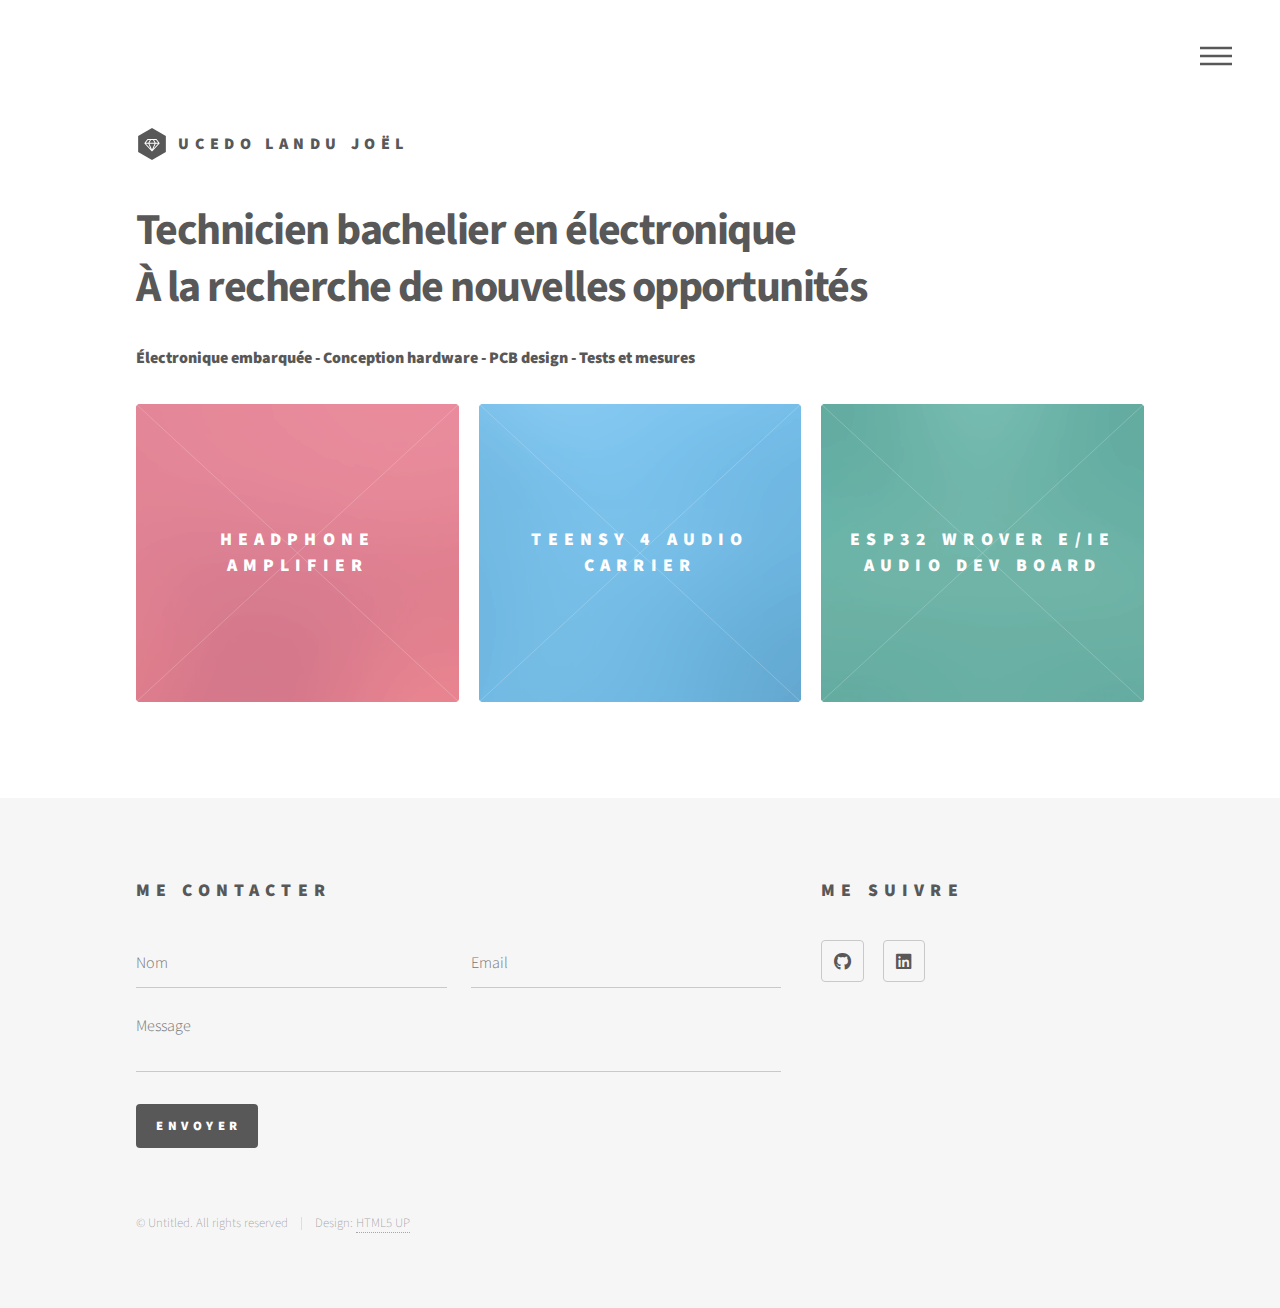
==== commit 057a7836: "changes" ====
--- a/index.html
+++ b/index.html
@@ -81,22 +81,6 @@
 										<h2>ESP32 Wrover E/IE audio dev board</h2>
 									</a>
 								</article>
-								<article class="style4">
-									<span class="image">
-										<img src="images/pic04.jpg" alt="" />
-									</span>
-									<a href="stm32som.html">
-										<h2>STM32 audio dev board</h2>
-									</a>
-								</article>
-								<article class="style5">
-									<span class="image">
-										<img src="images/pic05.jpg" alt="" />
-									</span>
-									<a href="rt1064som.html">
-										<h2>NXP MIMXRT1064 audio system on module</h2>
-									</a>
-								</article>
 							</section>
 						</div>
 					</div>
--- a/assets/css/main.css
+++ b/assets/css/main.css
@@ -1,10 +1,10 @@
 @import url(fontawesome-all.min.css);
 @import url("https://fonts.googleapis.com/css?family=Source+Sans+Pro:300,700,900");
 
-/*
-	Phantom by HTML5 UP
-	html5up.net | @ajlkn
-	Free for personal and commercial use under the CCA 3.0 license (html5up.net/license)
+/*
+	Phantom by HTML5 UP
+	html5up.net | @ajlkn
+	Free for personal and commercial use under the CCA 3.0 license (html5up.net/license)
 */
 
 html, body, div, span, applet, object,
@@ -3326,4 +3326,2267 @@
 				padding: 0 1.25em;
 			}
 
-		}+		}
+
+/* Gallery (transitions) */
+
+	.gallery.onload-fade-in article .image img {
+		-moz-transition: opacity 0.75s ease-in-out;
+		-webkit-transition: opacity 0.75s ease-in-out;
+		-ms-transition: opacity 0.75s ease-in-out;
+		transition: opacity 0.75s ease-in-out;
+		-moz-transition-delay: 4.8s;
+		-webkit-transition-delay: 4.8s;
+		-ms-transition-delay: 4.8s;
+		transition-delay: 4.8s;
+	}
+
+	.gallery.onload-fade-in article:nth-child(1) .image img {
+		-moz-transition-delay: 0s;
+		-webkit-transition-delay: 0s;
+		-ms-transition-delay: 0s;
+		transition-delay: 0s;
+	}
+
+	.gallery.onload-fade-in article:nth-child(2) .image img {
+		-moz-transition-delay: 0.15s;
+		-webkit-transition-delay: 0.15s;
+		-ms-transition-delay: 0.15s;
+		transition-delay: 0.15s;
+	}
+
+	.gallery.onload-fade-in article:nth-child(3) .image img {
+		-moz-transition-delay: 0.3s;
+		-webkit-transition-delay: 0.3s;
+		-ms-transition-delay: 0.3s;
+		transition-delay: 0.3s;
+	}
+
+	.gallery.onload-fade-in article:nth-child(4) .image img {
+		-moz-transition-delay: 0.45s;
+		-webkit-transition-delay: 0.45s;
+		-ms-transition-delay: 0.45s;
+		transition-delay: 0.45s;
+	}
+
+	.gallery.onload-fade-in article:nth-child(5) .image img {
+		-moz-transition-delay: 0.6s;
+		-webkit-transition-delay: 0.6s;
+		-ms-transition-delay: 0.6s;
+		transition-delay: 0.6s;
+	}
+
+	.gallery.onload-fade-in article:nth-child(6) .image img {
+		-moz-transition-delay: 0.75s;
+		-webkit-transition-delay: 0.75s;
+		-ms-transition-delay: 0.75s;
+		transition-delay: 0.75s;
+	}
+
+	.gallery.onload-fade-in article:nth-child(7) .image img {
+		-moz-transition-delay: 0.9s;
+		-webkit-transition-delay: 0.9s;
+		-ms-transition-delay: 0.9s;
+		transition-delay: 0.9s;
+	}
+
+	.gallery.onload-fade-in article:nth-child(8) .image img {
+		-moz-transition-delay: 1.05s;
+		-webkit-transition-delay: 1.05s;
+		-ms-transition-delay: 1.05s;
+		transition-delay: 1.05s;
+	}
+
+	.gallery.onload-fade-in article:nth-child(9) .image img {
+		-moz-transition-delay: 1.2s;
+		-webkit-transition-delay: 1.2s;
+		-ms-transition-delay: 1.2s;
+		transition-delay: 1.2s;
+	}
+
+	.gallery.onload-fade-in article:nth-child(10) .image img {
+		-moz-transition-delay: 1.35s;
+		-webkit-transition-delay: 1.35s;
+		-ms-transition-delay: 1.35s;
+		transition-delay: 1.35s;
+	}
+
+	.gallery.onload-fade-in article:nth-child(11) .image img {
+		-moz-transition-delay: 1.5s;
+		-webkit-transition-delay: 1.5s;
+		-ms-transition-delay: 1.5s;
+		transition-delay: 1.5s;
+	}
+
+	.gallery.onload-fade-in article:nth-child(12) .image img {
+		-moz-transition-delay: 1.65s;
+		-webkit-transition-delay: 1.65s;
+		-ms-transition-delay: 1.65s;
+		transition-delay: 1.65s;
+	}
+
+	.gallery.onload-fade-in article:nth-child(13) .image img {
+		-moz-transition-delay: 1.8s;
+		-webkit-transition-delay: 1.8s;
+		-ms-transition-delay: 1.8s;
+		transition-delay: 1.8s;
+	}
+
+	.gallery.onload-fade-in article:nth-child(14) .image img {
+		-moz-transition-delay: 1.95s;
+		-webkit-transition-delay: 1.95s;
+		-ms-transition-delay: 1.95s;
+		transition-delay: 1.95s;
+	}
+
+	.gallery.onload-fade-in article:nth-child(15) .image img {
+		-moz-transition-delay: 2.1s;
+		-webkit-transition-delay: 2.1s;
+		-ms-transition-delay: 2.1s;
+		transition-delay: 2.1s;
+	}
+
+	.gallery.onload-fade-in article:nth-child(16) .image img {
+		-moz-transition-delay: 2.25s;
+		-webkit-transition-delay: 2.25s;
+		-ms-transition-delay: 2.25s;
+		transition-delay: 2.25s;
+	}
+
+	.gallery.onload-fade-in article:nth-child(17) .image img {
+		-moz-transition-delay: 2.4s;
+		-webkit-transition-delay: 2.4s;
+		-ms-transition-delay: 2.4s;
+		transition-delay: 2.4s;
+	}
+
+	.gallery.onload-fade-in article:nth-child(18) .image img {
+		-moz-transition-delay: 2.55s;
+		-webkit-transition-delay: 2.55s;
+		-ms-transition-delay: 2.55s;
+		transition-delay: 2.55s;
+	}
+
+	.gallery.onload-fade-in article:nth-child(19) .image img {
+		-moz-transition-delay: 2.7s;
+		-webkit-transition-delay: 2.7s;
+		-ms-transition-delay: 2.7s;
+		transition-delay: 2.7s;
+	}
+
+	.gallery.onload-fade-in article:nth-child(20) .image img {
+		-moz-transition-delay: 2.85s;
+		-webkit-transition-delay: 2.85s;
+		-ms-transition-delay: 2.85s;
+		transition-delay: 2.85s;
+	}
+
+	.gallery.onload-fade-in article:nth-child(21) .image img {
+		-moz-transition-delay: 3s;
+		-webkit-transition-delay: 3s;
+		-ms-transition-delay: 3s;
+		transition-delay: 3s;
+	}
+
+	.gallery.onload-fade-in article:nth-child(22) .image img {
+		-moz-transition-delay: 3.15s;
+		-webkit-transition-delay: 3.15s;
+		-ms-transition-delay: 3.15s;
+		transition-delay: 3.15s;
+	}
+
+	.gallery.onload-fade-in article:nth-child(23) .image img {
+		-moz-transition-delay: 3.3s;
+		-webkit-transition-delay: 3.3s;
+		-ms-transition-delay: 3.3s;
+		transition-delay: 3.3s;
+	}
+
+	.gallery.onload-fade-in article:nth-child(24) .image img {
+		-moz-transition-delay: 3.45s;
+		-webkit-transition-delay: 3.45s;
+		-ms-transition-delay: 3.45s;
+		transition-delay: 3.45s;
+	}
+
+	.gallery.onload-fade-in article:nth-child(25) .image img {
+		-moz-transition-delay: 3.6s;
+		-webkit-transition-delay: 3.6s;
+		-ms-transition-delay: 3.6s;
+		transition-delay: 3.6s;
+	}
+
+	.gallery.onload-fade-in article:nth-child(26) .image img {
+		-moz-transition-delay: 3.75s;
+		-webkit-transition-delay: 3.75s;
+		-ms-transition-delay: 3.75s;
+		transition-delay: 3.75s;
+	}
+
+	.gallery.onload-fade-in article:nth-child(27) .image img {
+		-moz-transition-delay: 3.9s;
+		-webkit-transition-delay: 3.9s;
+		-ms-transition-delay: 3.9s;
+		transition-delay: 3.9s;
+	}
+
+	.gallery.onload-fade-in article:nth-child(28) .image img {
+		-moz-transition-delay: 4.05s;
+		-webkit-transition-delay: 4.05s;
+		-ms-transition-delay: 4.05s;
+		transition-delay: 4.05s;
+	}
+
+	.gallery.onload-fade-in article:nth-child(29) .image img {
+		-moz-transition-delay: 4.2s;
+		-webkit-transition-delay: 4.2s;
+		-ms-transition-delay: 4.2s;
+		transition-delay: 4.2s;
+	}
+
+	.gallery.onload-fade-in article:nth-child(30) .image img {
+		-moz-transition-delay: 4.35s;
+		-webkit-transition-delay: 4.35s;
+		-ms-transition-delay: 4.35s;
+		transition-delay: 4.35s;
+	}
+
+	.gallery.onload-fade-in article:nth-child(31) .image img {
+		-moz-transition-delay: 4.5s;
+		-webkit-transition-delay: 4.5s;
+		-ms-transition-delay: 4.5s;
+		transition-delay: 4.5s;
+	}
+
+	.gallery.onload-fade-in article:nth-child(32) .image img {
+		-moz-transition-delay: 4.65s;
+		-webkit-transition-delay: 4.65s;
+		-ms-transition-delay: 4.65s;
+		transition-delay: 4.65s;
+	}
+
+	.gallery.onload-fade-in article:nth-child(33) .image img {
+		-moz-transition-delay: 4.8s;
+		-webkit-transition-delay: 4.8s;
+		-ms-transition-delay: 4.8s;
+		transition-delay: 4.8s;
+	}
+
+	body.is-preload .gallery.onload-fade-in article .image img {
+		opacity: 0;
+	}
+
+	.gallery.onscroll-fade-in article .image img {
+		-moz-transition: opacity 0.75s ease-in-out;
+		-webkit-transition: opacity 0.75s ease-in-out;
+		-ms-transition: opacity 0.75s ease-in-out;
+		transition: opacity 0.75s ease-in-out;
+		-moz-transition-delay: 4.8s;
+		-webkit-transition-delay: 4.8s;
+		-ms-transition-delay: 4.8s;
+		transition-delay: 4.8s;
+	}
+
+	.gallery.onscroll-fade-in article:nth-child(1) .image img {
+		-moz-transition-delay: 0s;
+		-webkit-transition-delay: 0s;
+		-ms-transition-delay: 0s;
+		transition-delay: 0s;
+	}
+
+	.gallery.onscroll-fade-in article:nth-child(2) .image img {
+		-moz-transition-delay: 0.15s;
+		-webkit-transition-delay: 0.15s;
+		-ms-transition-delay: 0.15s;
+		transition-delay: 0.15s;
+	}
+
+	.gallery.onscroll-fade-in article:nth-child(3) .image img {
+		-moz-transition-delay: 0.3s;
+		-webkit-transition-delay: 0.3s;
+		-ms-transition-delay: 0.3s;
+		transition-delay: 0.3s;
+	}
+
+	.gallery.onscroll-fade-in article:nth-child(4) .image img {
+		-moz-transition-delay: 0.45s;
+		-webkit-transition-delay: 0.45s;
+		-ms-transition-delay: 0.45s;
+		transition-delay: 0.45s;
+	}
+
+	.gallery.onscroll-fade-in article:nth-child(5) .image img {
+		-moz-transition-delay: 0.6s;
+		-webkit-transition-delay: 0.6s;
+		-ms-transition-delay: 0.6s;
+		transition-delay: 0.6s;
+	}
+
+	.gallery.onscroll-fade-in article:nth-child(6) .image img {
+		-moz-transition-delay: 0.75s;
+		-webkit-transition-delay: 0.75s;
+		-ms-transition-delay: 0.75s;
+		transition-delay: 0.75s;
+	}
+
+	.gallery.onscroll-fade-in article:nth-child(7) .image img {
+		-moz-transition-delay: 0.9s;
+		-webkit-transition-delay: 0.9s;
+		-ms-transition-delay: 0.9s;
+		transition-delay: 0.9s;
+	}
+
+	.gallery.onscroll-fade-in article:nth-child(8) .image img {
+		-moz-transition-delay: 1.05s;
+		-webkit-transition-delay: 1.05s;
+		-ms-transition-delay: 1.05s;
+		transition-delay: 1.05s;
+	}
+
+	.gallery.onscroll-fade-in article:nth-child(9) .image img {
+		-moz-transition-delay: 1.2s;
+		-webkit-transition-delay: 1.2s;
+		-ms-transition-delay: 1.2s;
+		transition-delay: 1.2s;
+	}
+
+	.gallery.onscroll-fade-in article:nth-child(10) .image img {
+		-moz-transition-delay: 1.35s;
+		-webkit-transition-delay: 1.35s;
+		-ms-transition-delay: 1.35s;
+		transition-delay: 1.35s;
+	}
+
+	.gallery.onscroll-fade-in article:nth-child(11) .image img {
+		-moz-transition-delay: 1.5s;
+		-webkit-transition-delay: 1.5s;
+		-ms-transition-delay: 1.5s;
+		transition-delay: 1.5s;
+	}
+
+	.gallery.onscroll-fade-in article:nth-child(12) .image img {
+		-moz-transition-delay: 1.65s;
+		-webkit-transition-delay: 1.65s;
+		-ms-transition-delay: 1.65s;
+		transition-delay: 1.65s;
+	}
+
+	.gallery.onscroll-fade-in article:nth-child(13) .image img {
+		-moz-transition-delay: 1.8s;
+		-webkit-transition-delay: 1.8s;
+		-ms-transition-delay: 1.8s;
+		transition-delay: 1.8s;
+	}
+
+	.gallery.onscroll-fade-in article:nth-child(14) .image img {
+		-moz-transition-delay: 1.95s;
+		-webkit-transition-delay: 1.95s;
+		-ms-transition-delay: 1.95s;
+		transition-delay: 1.95s;
+	}
+
+	.gallery.onscroll-fade-in article:nth-child(15) .image img {
+		-moz-transition-delay: 2.1s;
+		-webkit-transition-delay: 2.1s;
+		-ms-transition-delay: 2.1s;
+		transition-delay: 2.1s;
+	}
+
+	.gallery.onscroll-fade-in article:nth-child(16) .image img {
+		-moz-transition-delay: 2.25s;
+		-webkit-transition-delay: 2.25s;
+		-ms-transition-delay: 2.25s;
+		transition-delay: 2.25s;
+	}
+
+	.gallery.onscroll-fade-in article:nth-child(17) .image img {
+		-moz-transition-delay: 2.4s;
+		-webkit-transition-delay: 2.4s;
+		-ms-transition-delay: 2.4s;
+		transition-delay: 2.4s;
+	}
+
+	.gallery.onscroll-fade-in article:nth-child(18) .image img {
+		-moz-transition-delay: 2.55s;
+		-webkit-transition-delay: 2.55s;
+		-ms-transition-delay: 2.55s;
+		transition-delay: 2.55s;
+	}
+
+	.gallery.onscroll-fade-in article:nth-child(19) .image img {
+		-moz-transition-delay: 2.7s;
+		-webkit-transition-delay: 2.7s;
+		-ms-transition-delay: 2.7s;
+		transition-delay: 2.7s;
+	}
+
+	.gallery.onscroll-fade-in article:nth-child(20) .image img {
+		-moz-transition-delay: 2.85s;
+		-webkit-transition-delay: 2.85s;
+		-ms-transition-delay: 2.85s;
+		transition-delay: 2.85s;
+	}
+
+	.gallery.onscroll-fade-in article:nth-child(21) .image img {
+		-moz-transition-delay: 3s;
+		-webkit-transition-delay: 3s;
+		-ms-transition-delay: 3s;
+		transition-delay: 3s;
+	}
+
+	.gallery.onscroll-fade-in article:nth-child(22) .image img {
+		-moz-transition-delay: 3.15s;
+		-webkit-transition-delay: 3.15s;
+		-ms-transition-delay: 3.15s;
+		transition-delay: 3.15s;
+	}
+
+	.gallery.onscroll-fade-in article:nth-child(23) .image img {
+		-moz-transition-delay: 3.3s;
+		-webkit-transition-delay: 3.3s;
+		-ms-transition-delay: 3.3s;
+		transition-delay: 3.3s;
+	}
+
+	.gallery.onscroll-fade-in article:nth-child(24) .image img {
+		-moz-transition-delay: 3.45s;
+		-webkit-transition-delay: 3.45s;
+		-ms-transition-delay: 3.45s;
+		transition-delay: 3.45s;
+	}
+
+	.gallery.onscroll-fade-in article:nth-child(25) .image img {
+		-moz-transition-delay: 3.6s;
+		-webkit-transition-delay: 3.6s;
+		-ms-transition-delay: 3.6s;
+		transition-delay: 3.6s;
+	}
+
+	.gallery.onscroll-fade-in article:nth-child(26) .image img {
+		-moz-transition-delay: 3.75s;
+		-webkit-transition-delay: 3.75s;
+		-ms-transition-delay: 3.75s;
+		transition-delay: 3.75s;
+	}
+
+	.gallery.onscroll-fade-in article:nth-child(27) .image img {
+		-moz-transition-delay: 3.9s;
+		-webkit-transition-delay: 3.9s;
+		-ms-transition-delay: 3.9s;
+		transition-delay: 3.9s;
+	}
+
+	.gallery.onscroll-fade-in article:nth-child(28) .image img {
+		-moz-transition-delay: 4.05s;
+		-webkit-transition-delay: 4.05s;
+		-ms-transition-delay: 4.05s;
+		transition-delay: 4.05s;
+	}
+
+	.gallery.onscroll-fade-in article:nth-child(29) .image img {
+		-moz-transition-delay: 4.2s;
+		-webkit-transition-delay: 4.2s;
+		-ms-transition-delay: 4.2s;
+		transition-delay: 4.2s;
+	}
+
+	.gallery.onscroll-fade-in article:nth-child(30) .image img {
+		-moz-transition-delay: 4.35s;
+		-webkit-transition-delay: 4.35s;
+		-ms-transition-delay: 4.35s;
+		transition-delay: 4.35s;
+	}
+
+	.gallery.onscroll-fade-in article:nth-child(31) .image img {
+		-moz-transition-delay: 4.5s;
+		-webkit-transition-delay: 4.5s;
+		-ms-transition-delay: 4.5s;
+		transition-delay: 4.5s;
+	}
+
+	.gallery.onscroll-fade-in article:nth-child(32) .image img {
+		-moz-transition-delay: 4.65s;
+		-webkit-transition-delay: 4.65s;
+		-ms-transition-delay: 4.65s;
+		transition-delay: 4.65s;
+	}
+
+	.gallery.onscroll-fade-in article:nth-child(33) .image img {
+		-moz-transition-delay: 4.8s;
+		-webkit-transition-delay: 4.8s;
+		-ms-transition-delay: 4.8s;
+		transition-delay: 4.8s;
+	}
+
+	.gallery.onscroll-fade-in.is-inactive article .image img {
+		opacity: 0;
+	}
+
+/* Gallery (style1) */
+
+	.gallery.style1 {
+		background-color: #000000;
+		color: #ffffff;
+		-moz-align-items: center;
+		-webkit-align-items: center;
+		-ms-align-items: center;
+		align-items: center;
+		display: -moz-flex;
+		display: -webkit-flex;
+		display: -ms-flex;
+		display: flex;
+		-moz-flex-wrap: wrap;
+		-webkit-flex-wrap: wrap;
+		-ms-flex-wrap: wrap;
+		flex-wrap: wrap;
+		-moz-justify-content: center;
+		-webkit-justify-content: center;
+		-ms-justify-content: center;
+		justify-content: center;
+		position: relative;
+		width: 100%;
+		background-color: transparent;
+	}
+
+		.gallery.style1 input, .gallery.style1 select, .gallery.style1 textarea {
+			color: #ffffff;
+		}
+
+		.gallery.style1 a {
+			color: #ffffff;
+		}
+
+			.gallery.style1 a:hover {
+				color: #47D3E5;
+			}
+
+		.gallery.style1 strong, .gallery.style1 b {
+			color: #ffffff;
+		}
+
+		.gallery.style1 h1, .gallery.style1 h2, .gallery.style1 h3, .gallery.style1 h4, .gallery.style1 h5, .gallery.style1 h6 {
+			color: #ffffff;
+		}
+
+		.gallery.style1 blockquote {
+			border-left-color: white;
+		}
+
+		.gallery.style1 code {
+			background: rgba(255, 255, 255, 0.125);
+			border-color: white;
+		}
+
+		.gallery.style1 hr {
+			border-bottom-color: white;
+		}
+
+		.gallery.style1 input[type="submit"],
+		.gallery.style1 input[type="reset"],
+		.gallery.style1 input[type="button"],
+		.gallery.style1 button,
+		.gallery.style1 .button {
+			background-color: transparent;
+			box-shadow: inset 0 0 0 1px white;
+			color: #ffffff !important;
+		}
+
+			.gallery.style1 input[type="submit"]:hover,
+			.gallery.style1 input[type="reset"]:hover,
+			.gallery.style1 input[type="button"]:hover,
+			.gallery.style1 button:hover,
+			.gallery.style1 .button:hover {
+				box-shadow: inset 0 0 0 1px #47D3E5;
+				color: #47D3E5 !important;
+			}
+
+			.gallery.style1 input[type="submit"]:active,
+			.gallery.style1 input[type="reset"]:active,
+			.gallery.style1 input[type="button"]:active,
+			.gallery.style1 button:active,
+			.gallery.style1 .button:active {
+				background-color: rgba(71, 211, 229, 0.2);
+				box-shadow: inset 0 0 0 1px #47D3E5;
+				color: #47D3E5 !important;
+			}
+
+			.gallery.style1 input[type="submit"].primary,
+			.gallery.style1 input[type="reset"].primary,
+			.gallery.style1 input[type="button"].primary,
+			.gallery.style1 button.primary,
+			.gallery.style1 .button.primary {
+				background-color: #ffffff;
+				box-shadow: none;
+				color: #000000 !important;
+			}
+
+				.gallery.style1 input[type="submit"].primary:hover,
+				.gallery.style1 input[type="reset"].primary:hover,
+				.gallery.style1 input[type="button"].primary:hover,
+				.gallery.style1 button.primary:hover,
+				.gallery.style1 .button.primary:hover {
+					background-color: #47D3E5;
+				}
+
+				.gallery.style1 input[type="submit"].primary:active,
+				.gallery.style1 input[type="reset"].primary:active,
+				.gallery.style1 input[type="button"].primary:active,
+				.gallery.style1 button.primary:active,
+				.gallery.style1 .button.primary:active {
+					background-color: #1ebdd1;
+				}
+
+		.gallery.style1 > .forward, .gallery.style1 > .backward {
+			display: none;
+		}
+
+		.gallery.style1 > .inner {
+			-moz-align-items: inherit;
+			-webkit-align-items: inherit;
+			-ms-align-items: inherit;
+			align-items: inherit;
+			display: inherit;
+			-moz-flex-wrap: inherit;
+			-webkit-flex-wrap: inherit;
+			-ms-flex-wrap: inherit;
+			flex-wrap: inherit;
+			-moz-justify-content: inherit;
+			-webkit-justify-content: inherit;
+			-ms-justify-content: inherit;
+			justify-content: inherit;
+		}
+
+		.gallery.style1 article {
+			overflow: hidden;
+			position: relative;
+			width: 25%;
+		}
+
+			.gallery.style1 article .image {
+				-moz-transition: opacity 0.2s ease-in-out;
+				-webkit-transition: opacity 0.2s ease-in-out;
+				-ms-transition: opacity 0.2s ease-in-out;
+				transition: opacity 0.2s ease-in-out;
+				display: block;
+				width: 100%;
+				border-radius: 0;
+			}
+
+				.gallery.style1 article .image img {
+					display: block;
+					width: 100%;
+					border-radius: 0;
+				}
+
+			.gallery.style1 article .caption {
+				-moz-align-items: center;
+				-webkit-align-items: center;
+				-ms-align-items: center;
+				align-items: center;
+				display: -moz-flex;
+				display: -webkit-flex;
+				display: -ms-flex;
+				display: flex;
+				-moz-flex-direction: column;
+				-webkit-flex-direction: column;
+				-ms-flex-direction: column;
+				flex-direction: column;
+				-moz-justify-content: center;
+				-webkit-justify-content: center;
+				-ms-justify-content: center;
+				justify-content: center;
+				pointer-events: none;
+				-moz-transition: opacity 0.2s ease-in-out;
+				-webkit-transition: opacity 0.2s ease-in-out;
+				-ms-transition: opacity 0.2s ease-in-out;
+				transition: opacity 0.2s ease-in-out;
+				position: absolute;
+				top: 0;
+				left: 0;
+				width: 100%;
+				height: 100%;
+				background-color: rgba(0, 0, 0, 0.5);
+				opacity: 0;
+				padding: 2rem;
+				z-index: 1;
+				font-size: 0.8rem;
+			}
+
+				.gallery.style1 article .caption a {
+					pointer-events: auto;
+				}
+
+				.gallery.style1 article .caption h2, .gallery.style1 article .caption h3, .gallery.style1 article .caption h4, .gallery.style1 article .caption h5, .gallery.style1 article .caption h6 {
+					font-size: 1.25rem;
+					margin-bottom: 0.25rem;
+				}
+
+				.gallery.style1 article .caption > * {
+					max-width: 100%;
+					margin-bottom: 1rem;
+				}
+
+				.gallery.style1 article .caption > :last-child {
+					margin-bottom: 0;
+				}
+
+			.gallery.style1 article:hover .caption {
+				opacity: 1;
+			}
+
+		@media screen and (max-width: 1280px) {
+
+			.gallery.style1 article {
+				width: 33.33333%;
+			}
+
+				.gallery.style1 article .caption {
+					padding: 1rem;
+				}
+
+		}
+
+		@media screen and (max-width: 980px) {
+
+			.gallery.style1 article {
+				width: 50%;
+			}
+
+				.gallery.style1 article .caption {
+					padding: 1rem;
+				}
+
+		}
+
+		@media screen and (max-width: 480px) {
+
+			.gallery.style1 article {
+				width: 100%;
+			}
+
+				.gallery.style1 article .caption {
+					padding: 1rem;
+				}
+
+		}
+
+		.gallery.style1.small article {
+			width: 20%;
+		}
+
+			.gallery.style1.small article .caption {
+				padding: 1rem;
+			}
+
+		@media screen and (max-width: 1280px) {
+
+			.gallery.style1.small article {
+				width: 25%;
+			}
+
+				.gallery.style1.small article .caption {
+					padding: 1rem;
+				}
+
+		}
+
+		@media screen and (max-width: 980px) {
+
+			.gallery.style1.small article {
+				width: 33.33333%;
+			}
+
+				.gallery.style1.small article .caption {
+					padding: 1rem;
+				}
+
+		}
+
+		@media screen and (max-width: 480px) {
+
+			.gallery.style1.small article {
+				width: 50%;
+			}
+
+				.gallery.style1.small article .caption {
+					padding: 1rem;
+				}
+
+		}
+
+		.gallery.style1.big article {
+			width: 33.33333%;
+		}
+
+			.gallery.style1.big article .caption {
+				padding: 3rem;
+			}
+
+		@media screen and (max-width: 1280px) {
+
+			.gallery.style1.big article {
+				width: 50%;
+			}
+
+				.gallery.style1.big article .caption {
+					padding: 2rem;
+				}
+
+		}
+
+		@media screen and (max-width: 980px) {
+
+			.gallery.style1.big article {
+				width: 50%;
+			}
+
+				.gallery.style1.big article .caption {
+					padding: 2rem;
+				}
+
+		}
+
+		@media screen and (max-width: 480px) {
+
+			.gallery.style1.big article {
+				width: 100%;
+			}
+
+				.gallery.style1.big article .caption {
+					padding: 1rem;
+				}
+
+		}
+
+/* Gallery (style2) */
+
+	.gallery.style2 {
+		background-color: #000000;
+		color: #ffffff;
+		display: -moz-flex;
+		display: -webkit-flex;
+		display: -ms-flex;
+		display: flex;
+		-webkit-overflow-scrolling: touch;
+		position: relative;
+		background-color: transparent;
+	}
+
+		.gallery.style2 input, .gallery.style2 select, .gallery.style2 textarea {
+			color: #ffffff;
+		}
+
+		.gallery.style2 a {
+			color: #ffffff;
+		}
+
+			.gallery.style2 a:hover {
+				color: #47D3E5;
+			}
+
+		.gallery.style2 strong, .gallery.style2 b {
+			color: #ffffff;
+		}
+
+		.gallery.style2 h1, .gallery.style2 h2, .gallery.style2 h3, .gallery.style2 h4, .gallery.style2 h5, .gallery.style2 h6 {
+			color: #ffffff;
+		}
+
+		.gallery.style2 blockquote {
+			border-left-color: white;
+		}
+
+		.gallery.style2 code {
+			background: rgba(255, 255, 255, 0.125);
+			border-color: white;
+		}
+
+		.gallery.style2 hr {
+			border-bottom-color: white;
+		}
+
+		.gallery.style2 input[type="submit"],
+		.gallery.style2 input[type="reset"],
+		.gallery.style2 input[type="button"],
+		.gallery.style2 button,
+		.gallery.style2 .button {
+			background-color: transparent;
+			box-shadow: inset 0 0 0 1px white;
+			color: #ffffff !important;
+		}
+
+			.gallery.style2 input[type="submit"]:hover,
+			.gallery.style2 input[type="reset"]:hover,
+			.gallery.style2 input[type="button"]:hover,
+			.gallery.style2 button:hover,
+			.gallery.style2 .button:hover {
+				box-shadow: inset 0 0 0 1px #47D3E5;
+				color: #47D3E5 !important;
+			}
+
+			.gallery.style2 input[type="submit"]:active,
+			.gallery.style2 input[type="reset"]:active,
+			.gallery.style2 input[type="button"]:active,
+			.gallery.style2 button:active,
+			.gallery.style2 .button:active {
+				background-color: rgba(71, 211, 229, 0.2);
+				box-shadow: inset 0 0 0 1px #47D3E5;
+				color: #47D3E5 !important;
+			}
+
+			.gallery.style2 input[type="submit"].primary,
+			.gallery.style2 input[type="reset"].primary,
+			.gallery.style2 input[type="button"].primary,
+			.gallery.style2 button.primary,
+			.gallery.style2 .button.primary {
+				background-color: #ffffff;
+				box-shadow: none;
+				color: #000000 !important;
+			}
+
+				.gallery.style2 input[type="submit"].primary:hover,
+				.gallery.style2 input[type="reset"].primary:hover,
+				.gallery.style2 input[type="button"].primary:hover,
+				.gallery.style2 button.primary:hover,
+				.gallery.style2 .button.primary:hover {
+					background-color: #47D3E5;
+				}
+
+				.gallery.style2 input[type="submit"].primary:active,
+				.gallery.style2 input[type="reset"].primary:active,
+				.gallery.style2 input[type="button"].primary:active,
+				.gallery.style2 button.primary:active,
+				.gallery.style2 .button.primary:active {
+					background-color: #1ebdd1;
+				}
+
+		.gallery.style2 > .forward, .gallery.style2 > .backward {
+			text-decoration: none;
+			-moz-transition: opacity 0.2s ease-in-out;
+			-webkit-transition: opacity 0.2s ease-in-out;
+			-ms-transition: opacity 0.2s ease-in-out;
+			transition: opacity 0.2s ease-in-out;
+			position: absolute;
+			top: 0;
+			width: 5rem;
+			height: 100%;
+			cursor: pointer;
+			opacity: 0;
+			z-index: 2;
+		}
+
+			.gallery.style2 > .forward:before, .gallery.style2 > .backward:before {
+				-moz-osx-font-smoothing: grayscale;
+				-webkit-font-smoothing: antialiased;
+				display: inline-block;
+				font-style: normal;
+				font-variant: normal;
+				text-rendering: auto;
+				line-height: 1;
+				text-transform: none !important;
+				font-family: 'Font Awesome 5 Free';
+				font-weight: 900;
+			}
+
+			.gallery.style2 > .forward:before, .gallery.style2 > .backward:before {
+				display: block;
+				top: calc(50% - 1.5rem);
+				width: 4rem;
+				height: 3rem;
+				line-height: 1em;
+				font-size: 3rem;
+				position: absolute;
+				text-align: center;
+			}
+
+		.gallery.style2:hover > .forward, .gallery.style2:hover > .backward {
+			opacity: 1;
+		}
+
+		.gallery.style2 > .forward {
+			right: 0;
+			background-image: linear-gradient(to left, rgba(0, 0, 0, 0.25) 15%, rgba(0, 0, 0, 0));
+		}
+
+			.gallery.style2 > .forward:before {
+				content: '\f105';
+				right: 0;
+			}
+
+		.gallery.style2 > .backward {
+			left: 0;
+			background-image: linear-gradient(to right, rgba(0, 0, 0, 0.25) 15%, rgba(0, 0, 0, 0));
+		}
+
+			.gallery.style2 > .backward:before {
+				content: '\f104';
+				left: 0;
+			}
+
+		.gallery.style2 > .inner {
+			display: inherit;
+			overflow-x: auto;
+			overflow-y: hidden;
+			position: relative;
+			width: 100%;
+		}
+
+		.gallery.style2 article {
+			-moz-flex-grow: 0;
+			-webkit-flex-grow: 0;
+			-ms-flex-grow: 0;
+			flex-grow: 0;
+			-moz-flex-shrink: 0;
+			-webkit-flex-shrink: 0;
+			-ms-flex-shrink: 0;
+			flex-shrink: 0;
+			display: block;
+			position: relative;
+			overflow: hidden;
+			width: 22.5rem;
+			max-width: 75vw;
+		}
+
+			.gallery.style2 article .image {
+				display: block;
+				width: 100%;
+				border-radius: 0;
+			}
+
+				.gallery.style2 article .image img {
+					display: block;
+					width: 100%;
+					border-radius: 0;
+				}
+
+			.gallery.style2 article .caption {
+				-moz-align-items: center;
+				-webkit-align-items: center;
+				-ms-align-items: center;
+				align-items: center;
+				display: -moz-flex;
+				display: -webkit-flex;
+				display: -ms-flex;
+				display: flex;
+				-moz-flex-direction: column;
+				-webkit-flex-direction: column;
+				-ms-flex-direction: column;
+				flex-direction: column;
+				-moz-justify-content: center;
+				-webkit-justify-content: center;
+				-ms-justify-content: center;
+				justify-content: center;
+				pointer-events: none;
+				-moz-transition: opacity 0.2s ease-in-out;
+				-webkit-transition: opacity 0.2s ease-in-out;
+				-ms-transition: opacity 0.2s ease-in-out;
+				transition: opacity 0.2s ease-in-out;
+				position: absolute;
+				top: 0;
+				left: 0;
+				width: 100%;
+				height: 100%;
+				background-color: rgba(0, 0, 0, 0.5);
+				opacity: 0;
+				padding: 3rem;
+				z-index: 1;
+				font-size: 0.8rem;
+			}
+
+				.gallery.style2 article .caption a {
+					pointer-events: auto;
+				}
+
+				.gallery.style2 article .caption h2, .gallery.style2 article .caption h3, .gallery.style2 article .caption h4, .gallery.style2 article .caption h5, .gallery.style2 article .caption h6 {
+					font-size: 1.25rem;
+					margin-bottom: 0.25rem;
+				}
+
+				.gallery.style2 article .caption > * {
+					max-width: 100%;
+					margin-bottom: 1rem;
+				}
+
+				.gallery.style2 article .caption > :last-child {
+					margin-bottom: 0;
+				}
+
+			.gallery.style2 article:hover .caption {
+				opacity: 1;
+			}
+
+		@media screen and (max-width: 980px) {
+
+			.gallery.style2 article .caption {
+				padding: 2rem;
+			}
+
+		}
+
+		@media screen and (max-width: 736px) {
+
+			.gallery.style2 article .caption {
+				padding: 2rem;
+			}
+
+		}
+
+		.gallery.style2.small article {
+			width: 17.5rem;
+		}
+
+			.gallery.style2.small article .caption {
+				padding: 2rem;
+			}
+
+		@media screen and (max-width: 980px) {
+
+			.gallery.style2.small article .caption {
+				padding: 2rem;
+			}
+
+		}
+
+		@media screen and (max-width: 736px) {
+
+			.gallery.style2.small article .caption {
+				padding: 2rem;
+			}
+
+		}
+
+		.gallery.style2.big article {
+			width: 30rem;
+		}
+
+			.gallery.style2.big article .caption {
+				padding: 4rem;
+			}
+
+		@media screen and (max-width: 980px) {
+
+			.gallery.style2.big article .caption {
+				padding: 3rem;
+			}
+
+		}
+
+		@media screen and (max-width: 736px) {
+
+			.gallery.style2.big article .caption {
+				padding: 2rem;
+			}
+
+		}
+
+/* Gallery (lightbox) */
+
+	@-moz-keyframes gallery-modal-spinner {
+		0% {
+			-moz-transform: rotate(0deg);
+			-webkit-transform: rotate(0deg);
+			-ms-transform: rotate(0deg);
+			transform: rotate(0deg);
+		}
+
+		100% {
+			-moz-transform: rotate(360deg);
+			-webkit-transform: rotate(360deg);
+			-ms-transform: rotate(360deg);
+			transform: rotate(360deg);
+		}
+	}
+
+	@-webkit-keyframes gallery-modal-spinner {
+		0% {
+			-moz-transform: rotate(0deg);
+			-webkit-transform: rotate(0deg);
+			-ms-transform: rotate(0deg);
+			transform: rotate(0deg);
+		}
+
+		100% {
+			-moz-transform: rotate(360deg);
+			-webkit-transform: rotate(360deg);
+			-ms-transform: rotate(360deg);
+			transform: rotate(360deg);
+		}
+	}
+
+	@-ms-keyframes gallery-modal-spinner {
+		0% {
+			-moz-transform: rotate(0deg);
+			-webkit-transform: rotate(0deg);
+			-ms-transform: rotate(0deg);
+			transform: rotate(0deg);
+		}
+
+		100% {
+			-moz-transform: rotate(360deg);
+			-webkit-transform: rotate(360deg);
+			-ms-transform: rotate(360deg);
+			transform: rotate(360deg);
+		}
+	}
+
+	@keyframes gallery-modal-spinner {
+		0% {
+			-moz-transform: rotate(0deg);
+			-webkit-transform: rotate(0deg);
+			-ms-transform: rotate(0deg);
+			transform: rotate(0deg);
+		}
+
+		100% {
+			-moz-transform: rotate(360deg);
+			-webkit-transform: rotate(360deg);
+			-ms-transform: rotate(360deg);
+			transform: rotate(360deg);
+		}
+	}
+
+	.gallery.lightbox .modal {
+		display: -moz-flex;
+		display: -webkit-flex;
+		display: -ms-flex;
+		display: flex;
+		-moz-align-items: center;
+		-webkit-align-items: center;
+		-ms-align-items: center;
+		align-items: center;
+		-moz-justify-content: center;
+		-webkit-justify-content: center;
+		-ms-justify-content: center;
+		justify-content: center;
+		pointer-events: none;
+		-moz-user-select: none;
+		-webkit-user-select: none;
+		-ms-user-select: none;
+		user-select: none;
+		-moz-transition: opacity 0.5s ease, visibility 0.5s, z-index 0.5s;
+		-webkit-transition: opacity 0.5s ease, visibility 0.5s, z-index 0.5s;
+		-ms-transition: opacity 0.5s ease, visibility 0.5s, z-index 0.5s;
+		transition: opacity 0.5s ease, visibility 0.5s, z-index 0.5s;
+		-webkit-tap-highlight-color: rgba(0, 0, 0, 0);
+		position: fixed;
+		top: 0;
+		left: 0;
+		width: 100%;
+		height: 100%;
+		outline: 0;
+		background-color: rgba(0, 0, 0, 0.75);
+		visibility: none;
+		opacity: 0;
+		z-index: 0;
+	}
+
+		.gallery.lightbox .modal:before {
+			-moz-animation: gallery-modal-spinner 1s infinite linear;
+			-webkit-animation: gallery-modal-spinner 1s infinite linear;
+			-ms-animation: gallery-modal-spinner 1s infinite linear;
+			animation: gallery-modal-spinner 1s infinite linear;
+			-moz-transition: opacity 0.25s ease;
+			-webkit-transition: opacity 0.25s ease;
+			-ms-transition: opacity 0.25s ease;
+			transition: opacity 0.25s ease;
+			-moz-transition-delay: 0.5s;
+			-webkit-transition-delay: 0.5s;
+			-ms-transition-delay: 0.5s;
+			transition-delay: 0.5s;
+			content: '';
+			display: block;
+			position: absolute;
+			top: 50%;
+			left: 50%;
+			width: 4rem;
+			height: 4rem;
+			margin: -2rem 0 0 -2rem;
+			background-image: url("data:image/svg+xml;charset=utf8,%3Csvg xmlns='http://www.w3.org/2000/svg' xmlns:xlink='http://www.w3.org/1999/xlink' width='96px' height='96px' viewBox='0 0 96 96' zoomAndPan='disable'%3E%3Cstyle%3Ecircle %7Bfill: transparent%3B stroke: %23ffffff%3B stroke-width: 1.5px%3B %7D%3C/style%3E%3Cdefs%3E%3CclipPath id='corner'%3E%3Cpolygon points='0,0 48,0 48,48 96,48 96,96 0,96' /%3E%3C/clipPath%3E%3C/defs%3E%3Cg clip-path='url(%23corner)'%3E%3Ccircle cx='48' cy='48' r='32'/%3E%3C/g%3E%3C/svg%3E");
+			background-position: center;
+			background-repeat: no-repeat;
+			background-size: 4rem;
+			opacity: 0;
+		}
+
+		.gallery.lightbox .modal:after {
+			content: '';
+			display: block;
+			position: absolute;
+			top: 0.5rem;
+			right: 0.5rem;
+			width: 4rem;
+			height: 4rem;
+			cursor: pointer;
+			background-image: url("data:image/svg+xml;charset=utf8,%3Csvg xmlns='http://www.w3.org/2000/svg' xmlns:xlink='http://www.w3.org/1999/xlink' width='64px' height='64px' viewBox='0 0 64 64' zoomAndPan='disable'%3E%3Cstyle%3Eline %7Bstroke: %23ffffff%3Bstroke-width: 1.5px%3B%7D%3C/style%3E%3Cline x1='20' y1='20' x2='44' y2='44' /%3E%3Cline x1='20' y1='44' x2='44' y2='20' /%3E%3C/svg%3E");
+			background-position: center;
+			background-repeat: no-repeat;
+			background-size: 3rem;
+		}
+
+		.gallery.lightbox .modal .inner {
+			-moz-transform: translateY(0.75rem);
+			-webkit-transform: translateY(0.75rem);
+			-ms-transform: translateY(0.75rem);
+			transform: translateY(0.75rem);
+			-moz-transition: opacity 0.25s ease, -moz-transform 0.25s ease;
+			-webkit-transition: opacity 0.25s ease, -webkit-transform 0.25s ease;
+			-ms-transition: opacity 0.25s ease, -ms-transform 0.25s ease;
+			transition: opacity 0.25s ease, transform 0.25s ease;
+			opacity: 0;
+		}
+
+			.gallery.lightbox .modal .inner img {
+				display: block;
+				max-width: 90vw;
+				max-height: 85vh;
+				box-shadow: 0 1rem 3rem 0 rgba(0, 0, 0, 0.35);
+			}
+
+		.gallery.lightbox .modal.visible {
+			pointer-events: auto;
+			visibility: visible;
+			opacity: 1;
+			z-index: 10001;
+		}
+
+			.gallery.lightbox .modal.visible:before {
+				opacity: 1;
+			}
+
+		.gallery.lightbox .modal.loaded .inner {
+			-moz-transform: translateY(0);
+			-webkit-transform: translateY(0);
+			-ms-transform: translateY(0);
+			transform: translateY(0);
+			-moz-transition: opacity 0.5s ease, -moz-transform 0.5s ease;
+			-webkit-transition: opacity 0.5s ease, -webkit-transform 0.5s ease;
+			-ms-transition: opacity 0.5s ease, -ms-transform 0.5s ease;
+			transition: opacity 0.5s ease, transform 0.5s ease;
+			opacity: 1;
+		}
+
+		.gallery.lightbox .modal.loaded:before {
+			-moz-transition-delay: 0s;
+			-webkit-transition-delay: 0s;
+			-ms-transition-delay: 0s;
+			transition-delay: 0s;
+			opacity: 0;
+		}
+
+	@media screen and (max-width: 980px) {
+
+		.gallery.lightbox .modal .inner img {
+			max-width: 100vw;
+		}
+
+	}
+
+	.gallery article .image {
+		background-color: rgba(0, 0, 0, 0.125);
+	}
+
+	/* Items (transitions) */
+
+	.items.onload-fade-in > * > .inner {
+		-moz-transition: opacity 0.75s ease-in-out;
+		-webkit-transition: opacity 0.75s ease-in-out;
+		-ms-transition: opacity 0.75s ease-in-out;
+		transition: opacity 0.75s ease-in-out;
+		-moz-transition-delay: 2.4s;
+		-webkit-transition-delay: 2.4s;
+		-ms-transition-delay: 2.4s;
+		transition-delay: 2.4s;
+	}
+
+	.items.onload-fade-in > *:nth-child(1) > .inner {
+		-moz-transition-delay: 0s;
+		-webkit-transition-delay: 0s;
+		-ms-transition-delay: 0s;
+		transition-delay: 0s;
+	}
+
+	.items.onload-fade-in > *:nth-child(2) > .inner {
+		-moz-transition-delay: 0.15s;
+		-webkit-transition-delay: 0.15s;
+		-ms-transition-delay: 0.15s;
+		transition-delay: 0.15s;
+	}
+
+	.items.onload-fade-in > *:nth-child(3) > .inner {
+		-moz-transition-delay: 0.3s;
+		-webkit-transition-delay: 0.3s;
+		-ms-transition-delay: 0.3s;
+		transition-delay: 0.3s;
+	}
+
+	.items.onload-fade-in > *:nth-child(4) > .inner {
+		-moz-transition-delay: 0.45s;
+		-webkit-transition-delay: 0.45s;
+		-ms-transition-delay: 0.45s;
+		transition-delay: 0.45s;
+	}
+
+	.items.onload-fade-in > *:nth-child(5) > .inner {
+		-moz-transition-delay: 0.6s;
+		-webkit-transition-delay: 0.6s;
+		-ms-transition-delay: 0.6s;
+		transition-delay: 0.6s;
+	}
+
+	.items.onload-fade-in > *:nth-child(6) > .inner {
+		-moz-transition-delay: 0.75s;
+		-webkit-transition-delay: 0.75s;
+		-ms-transition-delay: 0.75s;
+		transition-delay: 0.75s;
+	}
+
+	.items.onload-fade-in > *:nth-child(7) > .inner {
+		-moz-transition-delay: 0.9s;
+		-webkit-transition-delay: 0.9s;
+		-ms-transition-delay: 0.9s;
+		transition-delay: 0.9s;
+	}
+
+	.items.onload-fade-in > *:nth-child(8) > .inner {
+		-moz-transition-delay: 1.05s;
+		-webkit-transition-delay: 1.05s;
+		-ms-transition-delay: 1.05s;
+		transition-delay: 1.05s;
+	}
+
+	.items.onload-fade-in > *:nth-child(9) > .inner {
+		-moz-transition-delay: 1.2s;
+		-webkit-transition-delay: 1.2s;
+		-ms-transition-delay: 1.2s;
+		transition-delay: 1.2s;
+	}
+
+	.items.onload-fade-in > *:nth-child(10) > .inner {
+		-moz-transition-delay: 1.35s;
+		-webkit-transition-delay: 1.35s;
+		-ms-transition-delay: 1.35s;
+		transition-delay: 1.35s;
+	}
+
+	.items.onload-fade-in > *:nth-child(11) > .inner {
+		-moz-transition-delay: 1.5s;
+		-webkit-transition-delay: 1.5s;
+		-ms-transition-delay: 1.5s;
+		transition-delay: 1.5s;
+	}
+
+	.items.onload-fade-in > *:nth-child(12) > .inner {
+		-moz-transition-delay: 1.65s;
+		-webkit-transition-delay: 1.65s;
+		-ms-transition-delay: 1.65s;
+		transition-delay: 1.65s;
+	}
+
+	.items.onload-fade-in > *:nth-child(13) > .inner {
+		-moz-transition-delay: 1.8s;
+		-webkit-transition-delay: 1.8s;
+		-ms-transition-delay: 1.8s;
+		transition-delay: 1.8s;
+	}
+
+	.items.onload-fade-in > *:nth-child(14) > .inner {
+		-moz-transition-delay: 1.95s;
+		-webkit-transition-delay: 1.95s;
+		-ms-transition-delay: 1.95s;
+		transition-delay: 1.95s;
+	}
+
+	.items.onload-fade-in > *:nth-child(15) > .inner {
+		-moz-transition-delay: 2.1s;
+		-webkit-transition-delay: 2.1s;
+		-ms-transition-delay: 2.1s;
+		transition-delay: 2.1s;
+	}
+
+	.items.onload-fade-in > *:nth-child(16) > .inner {
+		-moz-transition-delay: 2.25s;
+		-webkit-transition-delay: 2.25s;
+		-ms-transition-delay: 2.25s;
+		transition-delay: 2.25s;
+	}
+
+	.items.onload-fade-in > *:nth-child(17) > .inner {
+		-moz-transition-delay: 2.4s;
+		-webkit-transition-delay: 2.4s;
+		-ms-transition-delay: 2.4s;
+		transition-delay: 2.4s;
+	}
+
+	body.is-preload .items.onload-fade-in > * > .inner {
+		opacity: 0;
+	}
+
+	.items.onscroll-fade-in > * > .inner {
+		-moz-transition: opacity 0.75s ease-in-out;
+		-webkit-transition: opacity 0.75s ease-in-out;
+		-ms-transition: opacity 0.75s ease-in-out;
+		transition: opacity 0.75s ease-in-out;
+		-moz-transition-delay: 2.4s;
+		-webkit-transition-delay: 2.4s;
+		-ms-transition-delay: 2.4s;
+		transition-delay: 2.4s;
+	}
+
+	.items.onscroll-fade-in > *:nth-child(1) > .inner {
+		-moz-transition-delay: 0s;
+		-webkit-transition-delay: 0s;
+		-ms-transition-delay: 0s;
+		transition-delay: 0s;
+	}
+
+	.items.onscroll-fade-in > *:nth-child(2) > .inner {
+		-moz-transition-delay: 0.15s;
+		-webkit-transition-delay: 0.15s;
+		-ms-transition-delay: 0.15s;
+		transition-delay: 0.15s;
+	}
+
+	.items.onscroll-fade-in > *:nth-child(3) > .inner {
+		-moz-transition-delay: 0.3s;
+		-webkit-transition-delay: 0.3s;
+		-ms-transition-delay: 0.3s;
+		transition-delay: 0.3s;
+	}
+
+	.items.onscroll-fade-in > *:nth-child(4) > .inner {
+		-moz-transition-delay: 0.45s;
+		-webkit-transition-delay: 0.45s;
+		-ms-transition-delay: 0.45s;
+		transition-delay: 0.45s;
+	}
+
+	.items.onscroll-fade-in > *:nth-child(5) > .inner {
+		-moz-transition-delay: 0.6s;
+		-webkit-transition-delay: 0.6s;
+		-ms-transition-delay: 0.6s;
+		transition-delay: 0.6s;
+	}
+
+	.items.onscroll-fade-in > *:nth-child(6) > .inner {
+		-moz-transition-delay: 0.75s;
+		-webkit-transition-delay: 0.75s;
+		-ms-transition-delay: 0.75s;
+		transition-delay: 0.75s;
+	}
+
+	.items.onscroll-fade-in > *:nth-child(7) > .inner {
+		-moz-transition-delay: 0.9s;
+		-webkit-transition-delay: 0.9s;
+		-ms-transition-delay: 0.9s;
+		transition-delay: 0.9s;
+	}
+
+	.items.onscroll-fade-in > *:nth-child(8) > .inner {
+		-moz-transition-delay: 1.05s;
+		-webkit-transition-delay: 1.05s;
+		-ms-transition-delay: 1.05s;
+		transition-delay: 1.05s;
+	}
+
+	.items.onscroll-fade-in > *:nth-child(9) > .inner {
+		-moz-transition-delay: 1.2s;
+		-webkit-transition-delay: 1.2s;
+		-ms-transition-delay: 1.2s;
+		transition-delay: 1.2s;
+	}
+
+	.items.onscroll-fade-in > *:nth-child(10) > .inner {
+		-moz-transition-delay: 1.35s;
+		-webkit-transition-delay: 1.35s;
+		-ms-transition-delay: 1.35s;
+		transition-delay: 1.35s;
+	}
+
+	.items.onscroll-fade-in > *:nth-child(11) > .inner {
+		-moz-transition-delay: 1.5s;
+		-webkit-transition-delay: 1.5s;
+		-ms-transition-delay: 1.5s;
+		transition-delay: 1.5s;
+	}
+
+	.items.onscroll-fade-in > *:nth-child(12) > .inner {
+		-moz-transition-delay: 1.65s;
+		-webkit-transition-delay: 1.65s;
+		-ms-transition-delay: 1.65s;
+		transition-delay: 1.65s;
+	}
+
+	.items.onscroll-fade-in > *:nth-child(13) > .inner {
+		-moz-transition-delay: 1.8s;
+		-webkit-transition-delay: 1.8s;
+		-ms-transition-delay: 1.8s;
+		transition-delay: 1.8s;
+	}
+
+	.items.onscroll-fade-in > *:nth-child(14) > .inner {
+		-moz-transition-delay: 1.95s;
+		-webkit-transition-delay: 1.95s;
+		-ms-transition-delay: 1.95s;
+		transition-delay: 1.95s;
+	}
+
+	.items.onscroll-fade-in > *:nth-child(15) > .inner {
+		-moz-transition-delay: 2.1s;
+		-webkit-transition-delay: 2.1s;
+		-ms-transition-delay: 2.1s;
+		transition-delay: 2.1s;
+	}
+
+	.items.onscroll-fade-in > *:nth-child(16) > .inner {
+		-moz-transition-delay: 2.25s;
+		-webkit-transition-delay: 2.25s;
+		-ms-transition-delay: 2.25s;
+		transition-delay: 2.25s;
+	}
+
+	.items.onscroll-fade-in > *:nth-child(17) > .inner {
+		-moz-transition-delay: 2.4s;
+		-webkit-transition-delay: 2.4s;
+		-ms-transition-delay: 2.4s;
+		transition-delay: 2.4s;
+	}
+
+	.items.onscroll-fade-in.is-inactive > * > .inner {
+		opacity: 0;
+	}
+
+/* Items (style1) */
+
+	.items.style1 {
+		display: -moz-flex;
+		display: -webkit-flex;
+		display: -ms-flex;
+		display: flex;
+		-moz-flex-wrap: wrap;
+		-webkit-flex-wrap: wrap;
+		-ms-flex-wrap: wrap;
+		flex-wrap: wrap;
+		-moz-justify-content: center;
+		-webkit-justify-content: center;
+		-ms-justify-content: center;
+		justify-content: center;
+		margin: 3rem 0;
+		position: relative;
+	}
+
+		.items.style1 > * {
+			-moz-flex-grow: 0;
+			-webkit-flex-grow: 0;
+			-ms-flex-grow: 0;
+			flex-grow: 0;
+			-moz-flex-shrink: 0;
+			-webkit-flex-shrink: 0;
+			-ms-flex-shrink: 0;
+			flex-shrink: 0;
+			border-style: solid;
+			border-left-width: 1px;
+			border-top-width: 1px;
+		}
+
+		.items.style1.big > * {
+			padding: 3.5rem 3.5rem 1.5rem 3.5rem ;
+			width: 50%;
+		}
+
+			.items.style1.big > *:nth-child(-n + 2) {
+				border-top-width: 0;
+			}
+
+			.items.style1.big > *:nth-child(2n + 1) {
+				border-left-width: 0;
+			}
+
+		.items.style1.medium > * {
+			padding: 2.1875rem 2.1875rem 0.1875rem 2.1875rem ;
+			width: 33.33333%;
+		}
+
+			.items.style1.medium > *:nth-child(-n + 3) {
+				border-top-width: 0;
+			}
+
+			.items.style1.medium > *:nth-child(3n + 1) {
+				border-left-width: 0;
+			}
+
+		.items.style1.small > * {
+			padding: 1.3125rem 1.3125rem 0.1rem 1.3125rem ;
+			width: 25%;
+		}
+
+			.items.style1.small > *:nth-child(-n + 4) {
+				border-top-width: 0;
+			}
+
+			.items.style1.small > *:nth-child(4n + 1) {
+				border-left-width: 0;
+			}
+
+		@media screen and (max-width: 1280px) {
+
+			.items.style1.small > *:nth-child(-n + 4) {
+				border-top-width: 1px;
+			}
+
+			.items.style1.small > *:nth-child(4n + 1) {
+				border-left-width: 1px;
+			}
+
+			.items.style1.small > * {
+				padding: 2.1875rem 2.1875rem 0.1875rem 2.1875rem ;
+				width: 33.33333%;
+			}
+
+				.items.style1.small > *:nth-child(-n + 3) {
+					border-top-width: 0;
+				}
+
+				.items.style1.small > *:nth-child(3n + 1) {
+					border-left-width: 0;
+				}
+
+		}
+
+		@media screen and (max-width: 980px) {
+
+			.items.style1.medium > *:nth-child(-n + 3) {
+				border-top-width: 1px;
+			}
+
+			.items.style1.medium > *:nth-child(3n + 1) {
+				border-left-width: 1px;
+			}
+
+			.items.style1.medium > * {
+				padding: 3.5rem 3.5rem 1.5rem 3.5rem ;
+				width: 50%;
+			}
+
+				.items.style1.medium > *:nth-child(-n + 2) {
+					border-top-width: 0;
+				}
+
+				.items.style1.medium > *:nth-child(2n + 1) {
+					border-left-width: 0;
+				}
+
+			.items.style1.small > *:nth-child(-n + 3) {
+				border-top-width: 1px;
+			}
+
+			.items.style1.small > *:nth-child(3n + 1) {
+				border-left-width: 1px;
+			}
+
+			.items.style1.small > * {
+				padding: 3.5rem 3.5rem 1.5rem 3.5rem ;
+				width: 50%;
+			}
+
+				.items.style1.small > *:nth-child(-n + 2) {
+					border-top-width: 0;
+				}
+
+				.items.style1.small > *:nth-child(2n + 1) {
+					border-left-width: 0;
+				}
+
+		}
+
+		@media screen and (max-width: 480px) {
+
+			.items.style1.big > *:nth-child(-n + 2) {
+				border-top-width: 1px;
+			}
+
+			.items.style1.big > *:nth-child(2n + 1) {
+				border-left-width: 1px;
+			}
+
+			.items.style1.big > * {
+				padding: 2.625rem 2.625rem 0.625rem 2.625rem ;
+				width: 100%;
+			}
+
+				.items.style1.big > *:nth-child(-n + 1) {
+					border-top-width: 0;
+				}
+
+				.items.style1.big > *:nth-child(1n + 1) {
+					border-left-width: 0;
+				}
+
+			.items.style1.medium > *:nth-child(-n + 2) {
+				border-top-width: 1px;
+			}
+
+			.items.style1.medium > *:nth-child(2n + 1) {
+				border-left-width: 1px;
+			}
+
+			.items.style1.medium > * {
+				padding: 2.625rem 2.625rem 0.625rem 2.625rem ;
+				width: 100%;
+			}
+
+				.items.style1.medium > *:nth-child(-n + 1) {
+					border-top-width: 0;
+				}
+
+				.items.style1.medium > *:nth-child(1n + 1) {
+					border-left-width: 0;
+				}
+
+			.items.style1.small > *:nth-child(-n + 2) {
+				border-top-width: 1px;
+			}
+
+			.items.style1.small > *:nth-child(2n + 1) {
+				border-left-width: 1px;
+			}
+
+			.items.style1.small > * {
+				padding: 2.625rem 2.625rem 0.625rem 2.625rem ;
+				width: 100%;
+			}
+
+				.items.style1.small > *:nth-child(-n + 1) {
+					border-top-width: 0;
+				}
+
+				.items.style1.small > *:nth-child(1n + 1) {
+					border-left-width: 0;
+				}
+
+			.items.style1.big > *, .items.style1.medium > *, .items.style1.small > * {
+				padding-left: 0;
+				padding-right: 0;
+			}
+
+			.items.style1.big > :first-child, .items.style1.medium > :first-child, .items.style1.small > :first-child {
+				padding-top: 0;
+			}
+
+			.items.style1.big > :last-child, .items.style1.medium > :last-child, .items.style1.small > :last-child {
+				padding-bottom: 0;
+			}
+
+				.items.style1.big > :last-child > .inner > :last-child, .items.style1.medium > :last-child > .inner > :last-child, .items.style1.small > :last-child > .inner > :last-child {
+					margin-bottom: 0;
+				}
+
+		}
+
+/* Items (style2) */
+
+	.items.style2 {
+		display: -moz-flex;
+		display: -webkit-flex;
+		display: -ms-flex;
+		display: flex;
+		-moz-flex-wrap: wrap;
+		-webkit-flex-wrap: wrap;
+		-ms-flex-wrap: wrap;
+		flex-wrap: wrap;
+		-moz-justify-content: center;
+		-webkit-justify-content: center;
+		-ms-justify-content: center;
+		justify-content: center;
+		margin: 3rem 0;
+		position: relative;
+		border: solid 1px;
+		border-radius: 4px;
+	}
+
+		.items.style2 > * {
+			-moz-flex-grow: 0;
+			-webkit-flex-grow: 0;
+			-ms-flex-grow: 0;
+			flex-grow: 0;
+			-moz-flex-shrink: 0;
+			-webkit-flex-shrink: 0;
+			-ms-flex-shrink: 0;
+			flex-shrink: 0;
+			border-style: solid;
+			border-left-width: 1px;
+			border-top-width: 1px;
+		}
+
+		.items.style2.big > * {
+			padding: 3.5rem 3.5rem 1.5rem 3.5rem ;
+			width: 50%;
+		}
+
+			.items.style2.big > *:nth-child(-n + 2) {
+				border-top-width: 0;
+			}
+
+			.items.style2.big > *:nth-child(2n + 1) {
+				border-left-width: 0;
+			}
+
+		.items.style2.medium > * {
+			padding: 2.1875rem 2.1875rem 0.1875rem 2.1875rem ;
+			width: 33.33333%;
+		}
+
+			.items.style2.medium > *:nth-child(-n + 3) {
+				border-top-width: 0;
+			}
+
+			.items.style2.medium > *:nth-child(3n + 1) {
+				border-left-width: 0;
+			}
+
+		.items.style2.small > * {
+			padding: 1.3125rem 1.3125rem 0.1rem 1.3125rem ;
+			width: 25%;
+		}
+
+			.items.style2.small > *:nth-child(-n + 4) {
+				border-top-width: 0;
+			}
+
+			.items.style2.small > *:nth-child(4n + 1) {
+				border-left-width: 0;
+			}
+
+		@media screen and (max-width: 1280px) {
+
+			.items.style2.small > *:nth-child(-n + 4) {
+				border-top-width: 1px;
+			}
+
+			.items.style2.small > *:nth-child(4n + 1) {
+				border-left-width: 1px;
+			}
+
+			.items.style2.small > * {
+				padding: 2.1875rem 2.1875rem 0.1875rem 2.1875rem ;
+				width: 33.33333%;
+			}
+
+				.items.style2.small > *:nth-child(-n + 3) {
+					border-top-width: 0;
+				}
+
+				.items.style2.small > *:nth-child(3n + 1) {
+					border-left-width: 0;
+				}
+
+		}
+
+		@media screen and (max-width: 980px) {
+
+			.items.style2.medium > *:nth-child(-n + 3) {
+				border-top-width: 1px;
+			}
+
+			.items.style2.medium > *:nth-child(3n + 1) {
+				border-left-width: 1px;
+			}
+
+			.items.style2.medium > * {
+				padding: 3.5rem 3.5rem 1.5rem 3.5rem ;
+				width: 50%;
+			}
+
+				.items.style2.medium > *:nth-child(-n + 2) {
+					border-top-width: 0;
+				}
+
+				.items.style2.medium > *:nth-child(2n + 1) {
+					border-left-width: 0;
+				}
+
+			.items.style2.small > *:nth-child(-n + 3) {
+				border-top-width: 1px;
+			}
+
+			.items.style2.small > *:nth-child(3n + 1) {
+				border-left-width: 1px;
+			}
+
+			.items.style2.small > * {
+				padding: 3.5rem 3.5rem 1.5rem 3.5rem ;
+				width: 50%;
+			}
+
+				.items.style2.small > *:nth-child(-n + 2) {
+					border-top-width: 0;
+				}
+
+				.items.style2.small > *:nth-child(2n + 1) {
+					border-left-width: 0;
+				}
+
+		}
+
+		@media screen and (max-width: 480px) {
+
+			.items.style2.big > *:nth-child(-n + 2) {
+				border-top-width: 1px;
+			}
+
+			.items.style2.big > *:nth-child(2n + 1) {
+				border-left-width: 1px;
+			}
+
+			.items.style2.big > * {
+				padding: 2.625rem 2.625rem 0.625rem 2.625rem ;
+				width: 100%;
+			}
+
+				.items.style2.big > *:nth-child(-n + 1) {
+					border-top-width: 0;
+				}
+
+				.items.style2.big > *:nth-child(1n + 1) {
+					border-left-width: 0;
+				}
+
+			.items.style2.medium > *:nth-child(-n + 2) {
+				border-top-width: 1px;
+			}
+
+			.items.style2.medium > *:nth-child(2n + 1) {
+				border-left-width: 1px;
+			}
+
+			.items.style2.medium > * {
+				padding: 2.625rem 2.625rem 0.625rem 2.625rem ;
+				width: 100%;
+			}
+
+				.items.style2.medium > *:nth-child(-n + 1) {
+					border-top-width: 0;
+				}
+
+				.items.style2.medium > *:nth-child(1n + 1) {
+					border-left-width: 0;
+				}
+
+			.items.style2.small > *:nth-child(-n + 2) {
+				border-top-width: 1px;
+			}
+
+			.items.style2.small > *:nth-child(2n + 1) {
+				border-left-width: 1px;
+			}
+
+			.items.style2.small > * {
+				padding: 2.625rem 2.625rem 0.625rem 2.625rem ;
+				width: 100%;
+			}
+
+				.items.style2.small > *:nth-child(-n + 1) {
+					border-top-width: 0;
+				}
+
+				.items.style2.small > *:nth-child(1n + 1) {
+					border-left-width: 0;
+				}
+
+		}
+
+/* Items (style3) */
+
+	.items.style3 {
+		display: -moz-flex;
+		display: -webkit-flex;
+		display: -ms-flex;
+		display: flex;
+		-moz-flex-wrap: wrap;
+		-webkit-flex-wrap: wrap;
+		-ms-flex-wrap: wrap;
+		flex-wrap: wrap;
+		-moz-justify-content: center;
+		-webkit-justify-content: center;
+		-ms-justify-content: center;
+		justify-content: center;
+		margin: 3rem 0;
+		position: relative;
+	}
+
+		.items.style3 > * {
+			-moz-flex-grow: 0;
+			-webkit-flex-grow: 0;
+			-ms-flex-grow: 0;
+			flex-grow: 0;
+			-moz-flex-shrink: 0;
+			-webkit-flex-shrink: 0;
+			-ms-flex-shrink: 0;
+			flex-shrink: 0;
+		}
+
+		.items.style3.big > * {
+			padding: 1.75rem 1.75rem 0.1rem 1.75rem ;
+			width: 50%;
+		}
+
+		.items.style3.medium > * {
+			padding: 1.09375rem 1.09375rem 0.1rem 1.09375rem ;
+			width: 33.33333%;
+		}
+
+		.items.style3.small > * {
+			padding: 0.65625rem 0.65625rem 0.1rem 0.65625rem ;
+			width: 25%;
+		}
+
+		@media screen and (max-width: 1280px) {
+
+			.items.style3.small > * {
+				padding: 1.09375rem 1.09375rem 0.1rem 1.09375rem ;
+				width: 33.33333%;
+			}
+
+		}
+
+		@media screen and (max-width: 980px) {
+
+			.items.style3.medium > * {
+				padding: 1.75rem 1.75rem 0.1rem 1.75rem ;
+				width: 50%;
+			}
+
+			.items.style3.small > * {
+				padding: 1.75rem 1.75rem 0.1rem 1.75rem ;
+				width: 50%;
+			}
+
+		}
+
+		@media screen and (max-width: 736px) {
+
+			.items.style3 {
+				margin: 2rem 0;
+			}
+
+		}
+
+		@media screen and (max-width: 480px) {
+
+			.items.style3.big > * {
+				padding: 1.3125rem 1.3125rem 0.1rem 1.3125rem ;
+				width: 100%;
+			}
+
+			.items.style3.medium > * {
+				padding: 1.3125rem 1.3125rem 0.1rem 1.3125rem ;
+				width: 100%;
+			}
+
+			.items.style3.small > * {
+				padding: 1.3125rem 1.3125rem 0.1rem 1.3125rem ;
+				width: 100%;
+			}
+
+			.items.style3.big > *, .items.style3.medium > *, .items.style3.small > * {
+				padding-left: 0;
+				padding-right: 0;
+			}
+
+			.items.style3.big > :first-child, .items.style3.medium > :first-child, .items.style3.small > :first-child {
+				padding-top: 0;
+			}
+
+			.items.style3.big > :last-child, .items.style3.medium > :last-child, .items.style3.small > :last-child {
+				padding-bottom: 0;
+			}
+
+				.items.style3.big > :last-child > .inner > :last-child, .items.style3.medium > :last-child > .inner > :last-child, .items.style3.small > :last-child > .inner > :last-child {
+					margin-bottom: 0;
+				}
+
+		}
+
+	.items.style1 > * {
+		border-color: rgba(0, 0, 0, 0.2);
+	}
+
+	.items.style2 {
+		border-color: rgba(0, 0, 0, 0.2);
+	}
+
+		.items.style2 > * {
+			border-color: rgba(0, 0, 0, 0.2);
+		}
+
+/* Index */
+
+	.index > * {
+		padding: 3rem 0 1rem 0 ;
+		display: -moz-flex;
+		display: -webkit-flex;
+		display: -ms-flex;
+		display: flex;
+		border-top: solid 1px;
+	}
+
+		.index > * > header {
+			-moz-flex-grow: 0;
+			-webkit-flex-grow: 0;
+			-ms-flex-grow: 0;
+			flex-grow: 0;
+			-moz-flex-shrink: 0;
+			-webkit-flex-shrink: 0;
+			-ms-flex-shrink: 0;
+			flex-shrink: 0;
+			width: 15rem;
+		}
+
+		.index > * > .content {
+			-moz-flex-grow: 1;
+			-webkit-flex-grow: 1;
+			-ms-flex-grow: 1;
+			flex-grow: 1;
+			-moz-flex-shrink: 1;
+			-webkit-flex-shrink: 1;
+			-ms-flex-shrink: 1;
+			flex-shrink: 1;
+		}
+
+	.index > :first-child {
+		border-top: 0;
+	}
+
+	@media screen and (max-width: 980px) {
+
+		.index > * > header {
+			width: 11rem;
+		}
+
+	}
+
+	@media screen and (max-width: 736px) {
+
+		.index > * > header {
+			width: 10rem;
+		}
+
+	}
+
+	@media screen and (max-width: 480px) {
+
+		.index > * {
+			-moz-flex-direction: column;
+			-webkit-flex-direction: column;
+			-ms-flex-direction: column;
+			flex-direction: column;
+		}
+
+			.index > * > header {
+				width: 100%;
+			}
+
+	}
+
+	.index > * {
+		border-top-color: rgba(0, 0, 0, 0.2);
+	}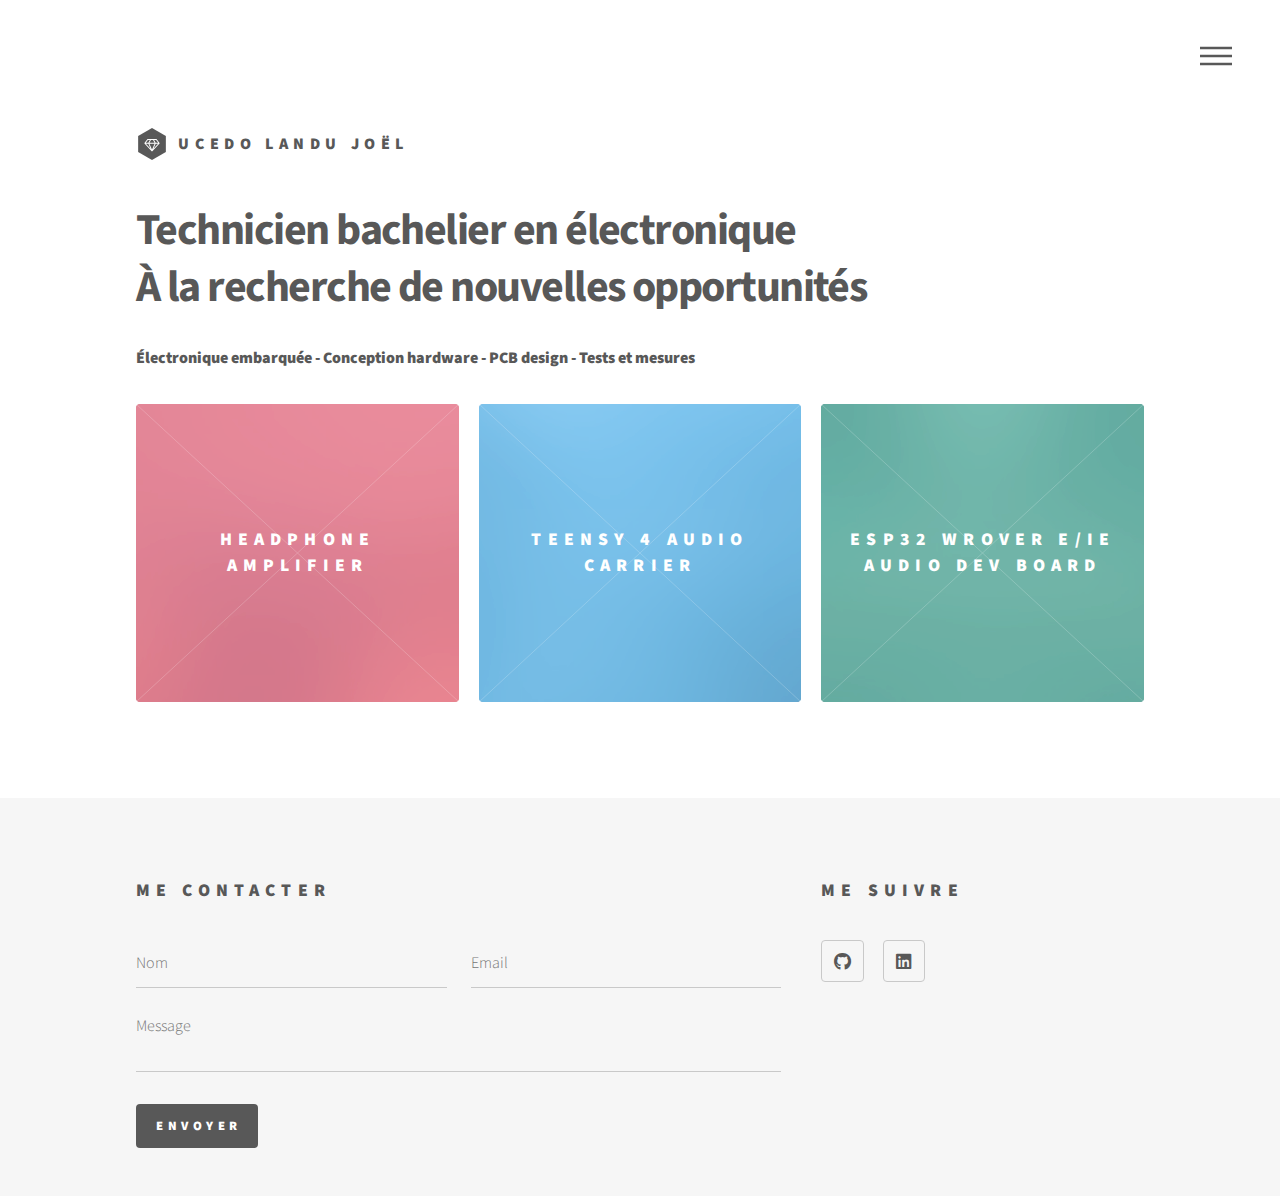
==== commit 3cc15873: "changes" ====
--- a/index.html
+++ b/index.html
@@ -110,13 +110,9 @@
 							<section>
 								<h2>Me suivre</h2>
 								<ul class="icons">
-									<li><a href="#" class="icon brands style2 fa-github"><span class="label">GitHub</span></a></li>
-									<li><a href="#" class="icon brands style2 fa-linkedin"><span class="label">LinkedIn</span></a></li>
+									<li><a href="https://github.com/joelucedo" target="_blank" class="icon brands style2 fa-github"><span class="label">GitHub</span></a></li>
+									<li><a href="https://linkedin.com/in/joël-ucedo" target="_blank"  class="icon brands style2 fa-linkedin"><span class="label">LinkedIn</span></a></li>
 								</ul>
-							</section>
-							<ul class="copyright">
-								<li>&copy; Untitled. All rights reserved</li><li>Design: <a href="http://html5up.net">HTML5 UP</a></li>
-							</ul>
 						</div>
 					</footer>
 
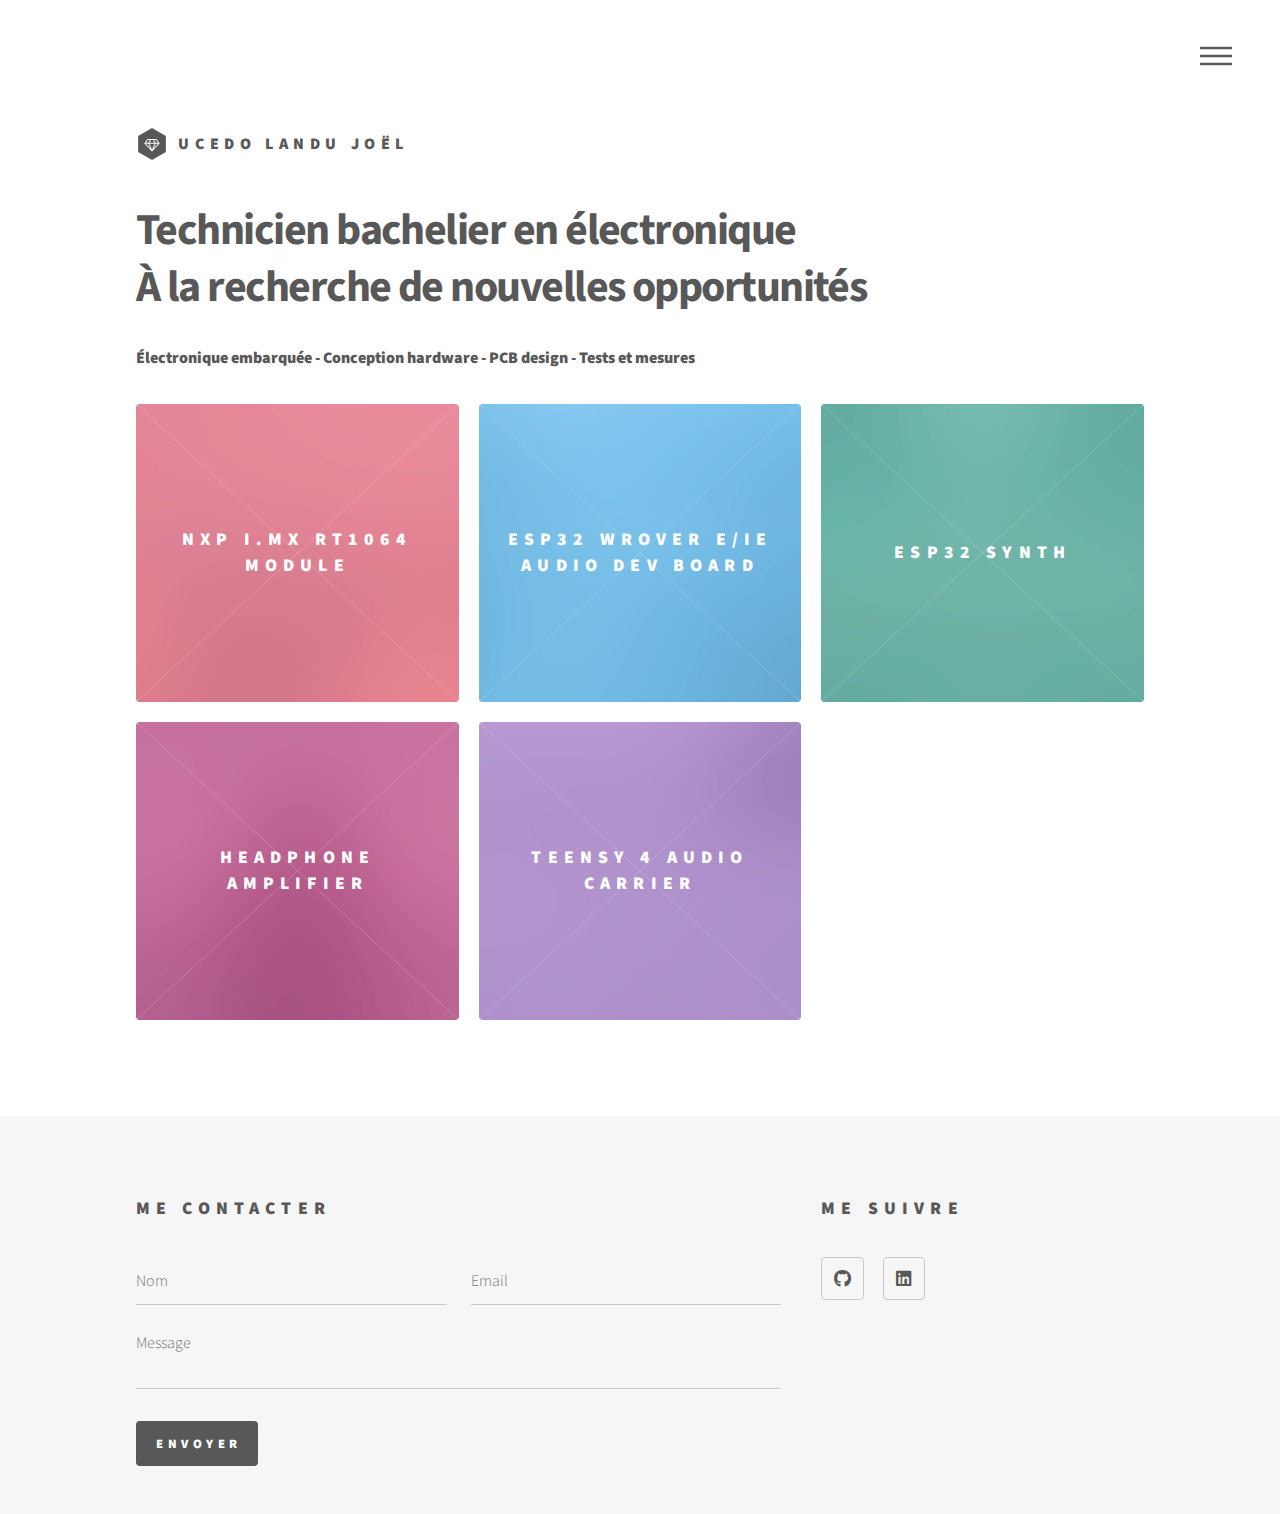
==== commit 9399ccf1: "up" ====
--- a/index.html
+++ b/index.html
@@ -40,10 +40,6 @@
 						<h2>Menu</h2>
 						<ul>
 							<li><a href="index.html">Accueil</a></li>
-							<li><a href="aboutme.html">À propos de moi</a></li>
-							<li><a href="workexp.html">Expériences professionnelles</a></li>
-							<li><a href="diplomas.html">Diplômes et formations</a></li>
-							<li><a href="competences.html">Compétences</a></li>
 							<li><a href="cv.html">Curriculum vitae</a></li>
 						</ul>
 					</nav>
@@ -61,24 +57,40 @@
 									<span class="image">
 										<img src="images/pic01.jpg" alt="" />
 									</span>
-									<a href="hpamp1.html">
-										<h2>Headphone amplifier</h2>
+									<a href="rt1064som.html">
+										<h2>NXP i.MX RT1064 Module</h2>
 									</a>
 								</article>
 								<article class="style2">
 									<span class="image">
 										<img src="images/pic02.jpg" alt="" />
 									</span>
-									<a href="t4audiocarrier.html">
-										<h2>Teensy 4 audio carrier</h2>
+									<a href="wroversom.html">
+										<h2>ESP32 Wrover E/IE audio dev board</h2>
 									</a>
 								</article>
 								<article class="style3">
 									<span class="image">
 										<img src="images/pic03.jpg" alt="" />
 									</span>
-									<a href="wroversom.html">
-										<h2>ESP32 Wrover E/IE audio dev board</h2>
+									<a href="esp32_synth.html">
+										<h2>ESP32 Synth</h2>
+									</a>
+								</article>
+								<article class="style4">
+									<span class="image">
+										<img src="images/pic04.jpg" alt="" />
+									</span>
+									<a href="hpamp1.html">
+										<h2>Headphone amplifier</h2>
+									</a>
+								</article>
+								<article class="style5">
+									<span class="image">
+										<img src="images/pic05.jpg" alt="" />
+									</span>
+									<a href="t4audiocarrier.html">
+										<h2>Teensy 4 audio carrier</h2>
 									</a>
 								</article>
 							</section>
@@ -90,7 +102,7 @@
 						<div class="inner">
 							<section>
 								<h2>Me contacter</h2>
-								<form action="mailto:j.ucedo88@gmail.com"method="post" action="#">
+								<form action="https://formspree.io/f/xyyaowwp" method="POST">
 									<div class="fields">
 										<div class="field half">
 											<input type="text" name="name" id="name" placeholder="Nom" />
@@ -115,7 +127,6 @@
 								</ul>
 						</div>
 					</footer>
-
 			</div>
 
 		<!-- Scripts -->
@@ -124,6 +135,5 @@
 			<script src="assets/js/breakpoints.min.js"></script>
 			<script src="assets/js/util.js"></script>
 			<script src="assets/js/main.js"></script>
-
 	</body>
 </html>